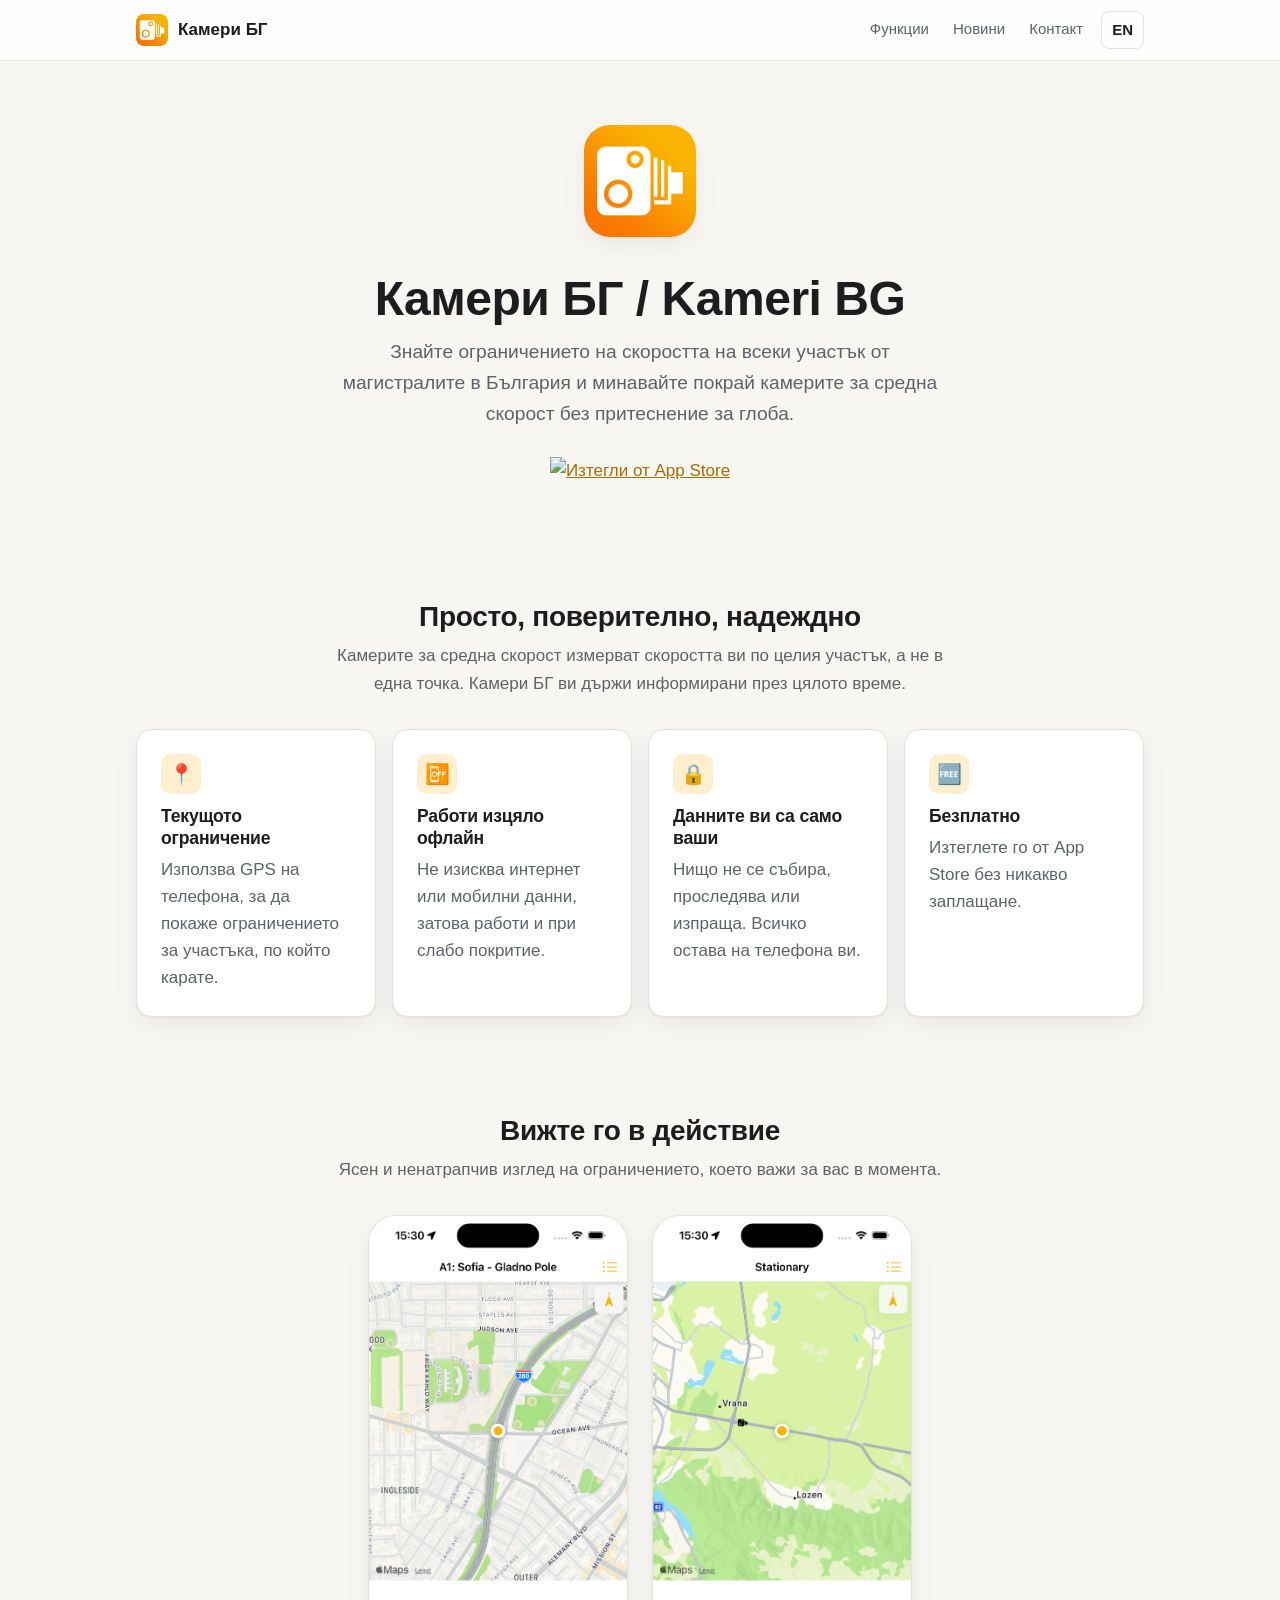
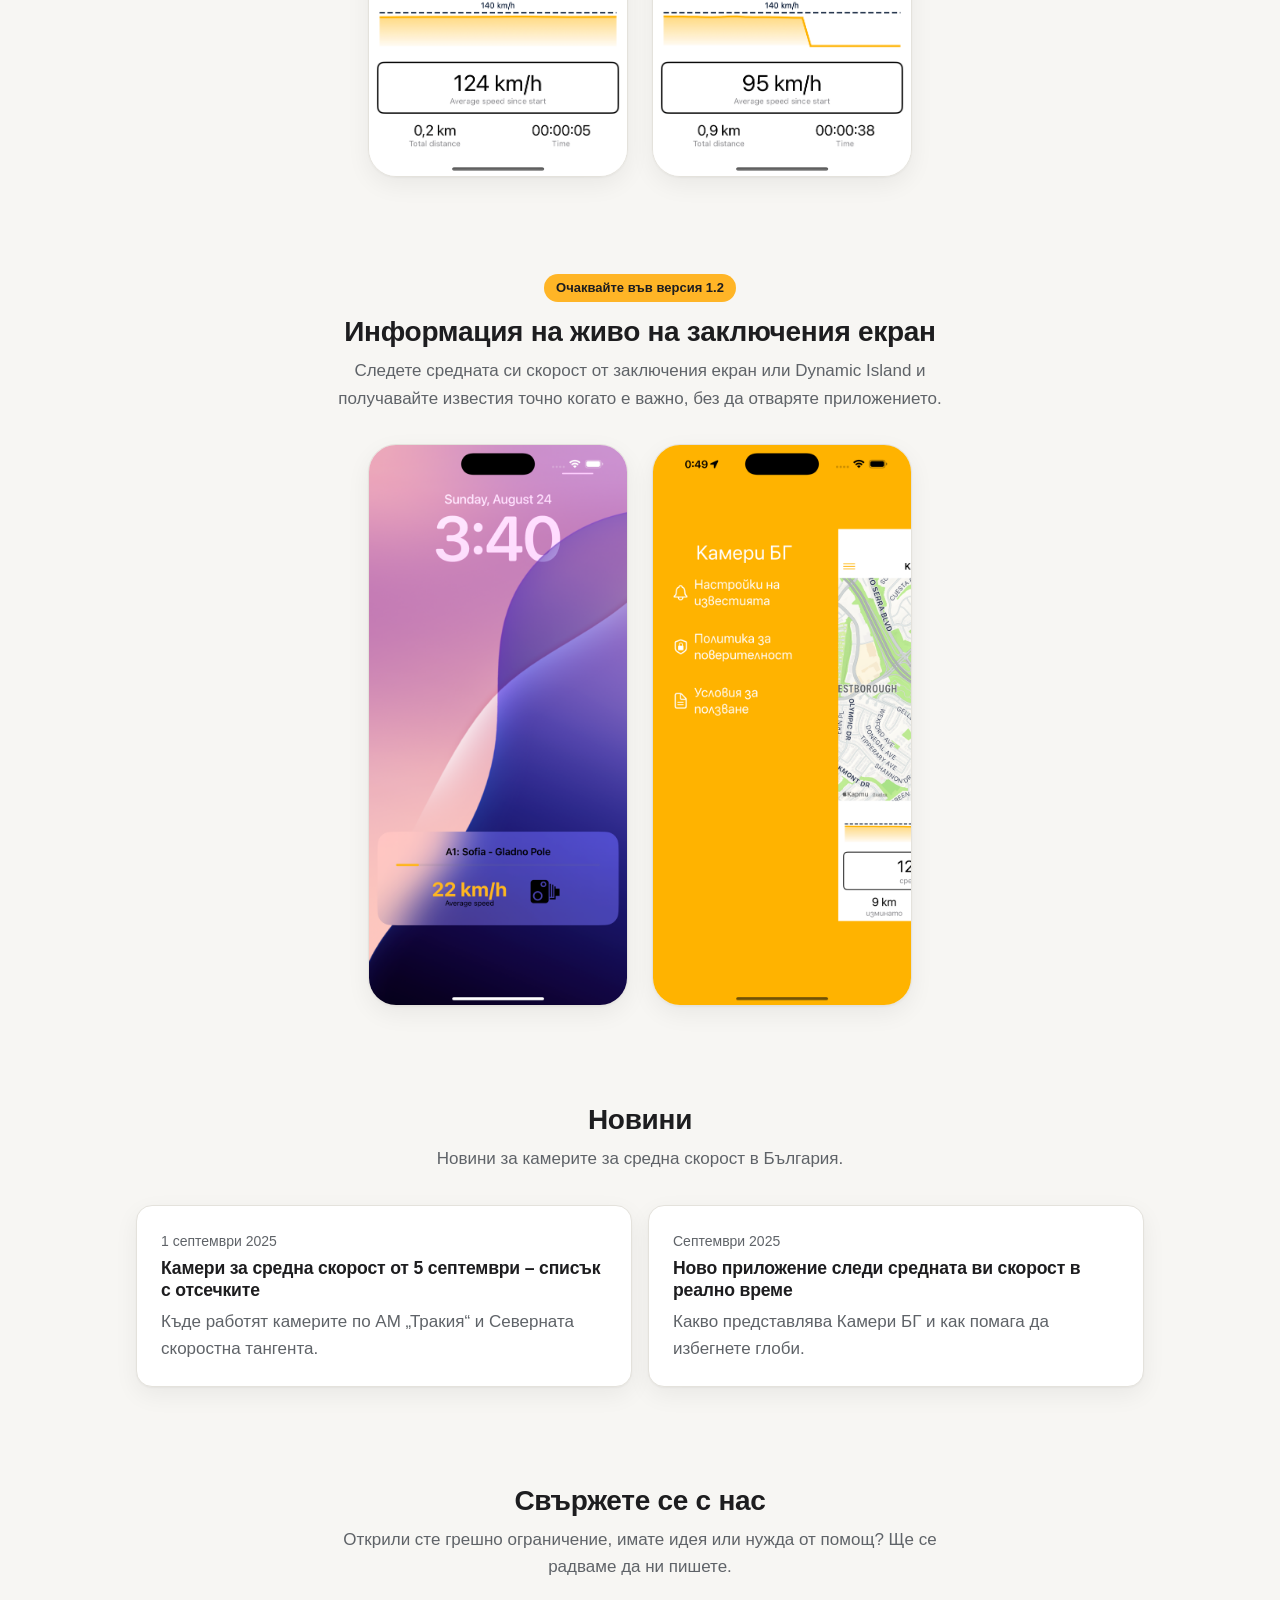
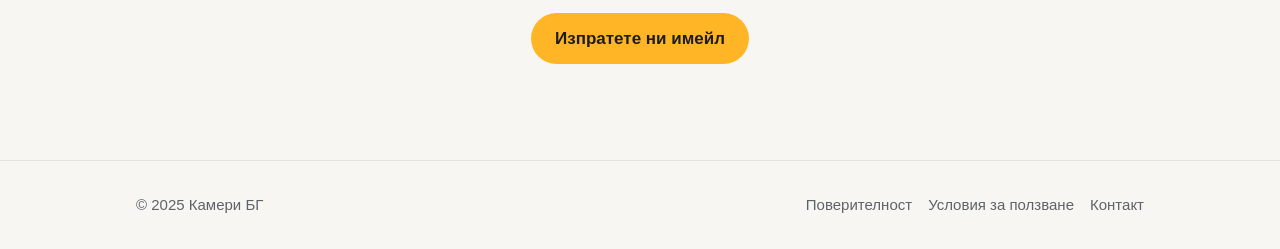
==== bg/index.html @ 57d5875a "Add Bulgarian translation of site pages Add bg/ versions of the home, privacy and terms pages with a" ====
<!DOCTYPE html>
<html lang="bg">
<head>
  <meta charset="UTF-8">
  <meta name="viewport" content="width=device-width, initial-scale=1">
  <title>Камери БГ – приложение за камерите за средна скорост в България</title>
  <meta name="description" content="Камери БГ е безплатно приложение за iPhone, което показва ограничението на скоростта по магистралите в България и помага да избегнете глоби от камерите за средна скорост. Работи изцяло офлайн.">
  <meta name="keywords" content="Камери БГ, Kameri BG, камери за средна скорост, ограничение на скоростта, приложение, България, Тракия, средна скорост">
  <meta name="author" content="riskoni">
  <meta name="theme-color" content="#ffb526">
  <link rel="alternate" hreflang="en" href="../index.html">
  <link rel="alternate" hreflang="bg" href="index.html">
  <link rel="icon" href="../icon.png">
  <link rel="apple-touch-icon" href="../icon.png">
  <link rel="stylesheet" href="../style.css">
</head>
<body>

  <header class="site-header">
    <div class="container">
      <a class="brand" href="index.html"><img src="../icon.png" alt="">Камери БГ</a>
      <nav class="site-nav">
        <a class="optional" href="#features">Функции</a>
        <a href="#news">Новини</a>
        <a class="optional" href="#contact">Контакт</a>
        <a class="lang-switch" href="../index.html" hreflang="en" lang="en">EN</a>
      </nav>
    </div>
  </header>

  <main>
    <section class="hero">
      <div class="container">
        <img class="hero-icon" src="../icon.png" alt="Иконка на приложението Камери БГ">
        <h1>Камери БГ <span lang="en">/ Kameri BG</span></h1>
        <p class="tagline">Знайте ограничението на скоростта на всеки участък от магистралите в България и минавайте покрай камерите за средна скорост без притеснение за глоба.</p>
        <a class="store-badge" href="https://apps.apple.com/app/6751439569" target="_blank" rel="noopener noreferrer">
          <img src="https://developer.apple.com/assets/elements/badges/download-on-the-app-store.svg" alt="Изтегли от App Store">
        </a>
      </div>
    </section>

    <section id="features" class="section">
      <div class="container">
        <h2 class="section-title">Просто, поверително, надеждно</h2>
        <p class="section-lead">Камерите за средна скорост измерват скоростта ви по целия участък, а не в една точка. Камери БГ ви държи информирани през цялото време.</p>
        <div class="features">
          <div class="card">
            <span class="icon" aria-hidden="true">📍</span>
            <h3>Текущото ограничение</h3>
            <p>Използва GPS на телефона, за да покаже ограничението за участъка, по който карате.</p>
          </div>
          <div class="card">
            <span class="icon" aria-hidden="true">📴</span>
            <h3>Работи изцяло офлайн</h3>
            <p>Не изисква интернет или мобилни данни, затова работи и при слабо покритие.</p>
          </div>
          <div class="card">
            <span class="icon" aria-hidden="true">🔒</span>
            <h3>Данните ви са само ваши</h3>
            <p>Нищо не се събира, проследява или изпраща. Всичко остава на телефона ви.</p>
          </div>
          <div class="card">
            <span class="icon" aria-hidden="true">🆓</span>
            <h3>Безплатно</h3>
            <p>Изтеглете го от App Store без никакво заплащане.</p>
          </div>
        </div>
      </div>
    </section>

    <section class="section">
      <div class="container">
        <h2 class="section-title">Вижте го в действие</h2>
        <p class="section-lead">Ясен и ненатрапчив изглед на ограничението, което важи за вас в момента.</p>
        <div class="gallery">
          <img src="../screenshot1.png" alt="Камери БГ показва текущия участък" width="589" height="1278" loading="lazy">
          <img src="../screenshot2.png" alt="Подробности за участъка в Камери БГ" width="589" height="1278" loading="lazy">
        </div>
      </div>
    </section>

    <section class="section">
      <div class="container center">
        <span class="badge">Очаквайте във версия 1.2</span>
        <h2 class="section-title">Информация на живо на заключения екран</h2>
        <p class="section-lead">Следете средната си скорост от заключения екран или Dynamic Island и получавайте известия точно когато е важно, без да отваряте приложението.</p>
        <div class="gallery">
          <img src="../screenshot3.png" alt="Известие за средната скорост на заключения екран" width="660" height="1434" loading="lazy">
          <img src="../screenshot4.png" alt="Меню с настройки в Камери БГ" width="660" height="1434" loading="lazy">
        </div>
      </div>
    </section>

    <section id="news" class="section">
      <div class="container">
        <h2 class="section-title">Новини</h2>
        <p class="section-lead">Новини за камерите за средна скорост в България.</p>
        <div class="news-list">
          <a class="card" href="../news/kameri-ot-5-septemvri.html">
            <time datetime="2025-09-01">1 септември 2025</time>
            <h3>Камери за средна скорост от 5 септември – списък с отсечките</h3>
            <p>Къде работят камерите по АМ „Тракия“ и Северната скоростна тангента.</p>
          </a>
          <a class="card" href="../news/novo-prilojenie-sledi-sredna-skorost.html">
            <time datetime="2025-09">Септември 2025</time>
            <h3>Ново приложение следи средната ви скорост в реално време</h3>
            <p>Какво представлява Камери БГ и как помага да избегнете глоби.</p>
          </a>
        </div>
      </div>
    </section>

    <section id="contact" class="section">
      <div class="container center">
        <h2 class="section-title">Свържете се с нас</h2>
        <p class="section-lead">Открили сте грешно ограничение, имате идея или нужда от помощ? Ще се радваме да ни пишете.</p>
        <a class="button" href="mailto:prostyle.app.feed@gmail.com">Изпратете ни имейл</a>
      </div>
    </section>
  </main>

  <footer class="site-footer">
    <div class="container">
      <span>© 2025 Камери БГ</span>
      <nav>
        <a href="privacy.html">Поверителност</a>
        <a href="terms.html">Условия за ползване</a>
        <a href="mailto:prostyle.app.feed@gmail.com">Контакт</a>
      </nav>
    </div>
  </footer>

</body>
</html>
---- style.css ----
:root {
  --bg: #f7f6f3;
  --surface: #ffffff;
  --text: #1d1d1f;
  --muted: #5f6368;
  --border: #e4e2dc;
  --accent: #ffb526;
  --accent-strong: #e09a00;
  --accent-text: #1d1d1f;
  --link: #a86f00;
  --shadow: 0 1px 2px rgba(0, 0, 0, 0.04), 0 8px 24px rgba(0, 0, 0, 0.06);
  --radius: 16px;
}

@media (prefers-color-scheme: dark) {
  :root {
    --bg: #121212;
    --surface: #1c1c1e;
    --text: #f2f2f2;
    --muted: #a1a1a6;
    --border: #2e2e30;
    --link: #ffc64d;
    --shadow: 0 1px 2px rgba(0, 0, 0, 0.4), 0 8px 24px rgba(0, 0, 0, 0.3);
  }
}

* {
  box-sizing: border-box;
}

html {
  -webkit-text-size-adjust: 100%;
}

body {
  margin: 0;
  font-family: -apple-system, BlinkMacSystemFont, "Segoe UI", Roboto, "Helvetica Neue", Arial, sans-serif;
  font-size: 17px;
  line-height: 1.6;
  color: var(--text);
  background: var(--bg);
}

img {
  max-width: 100%;
  height: auto;
}

a {
  color: var(--link);
}

h1, h2, h3 {
  line-height: 1.25;
  letter-spacing: -0.01em;
}

.container {
  max-width: 1040px;
  margin: 0 auto;
  padding: 0 16px;
}

.narrow {
  max-width: 760px;
}

/* Site header */
.site-header {
  position: sticky;
  top: 0;
  z-index: 10;
  background: color-mix(in srgb, var(--surface) 88%, transparent);
  backdrop-filter: saturate(180%) blur(12px);
  -webkit-backdrop-filter: saturate(180%) blur(12px);
  border-bottom: 1px solid var(--border);
}

.site-header .container {
  display: flex;
  align-items: center;
  justify-content: space-between;
  gap: 16px;
  height: 60px;
}

.brand {
  display: flex;
  align-items: center;
  gap: 10px;
  font-weight: 700;
  color: var(--text);
  text-decoration: none;
}

.brand img {
  width: 32px;
  height: 32px;
  border-radius: 8px;
}

.site-nav {
  display: flex;
  gap: 4px;
}

.site-nav a {
  padding: 6px 10px;
  border-radius: 8px;
  color: var(--muted);
  text-decoration: none;
  font-size: 15px;
}

.site-nav a:hover {
  color: var(--text);
  background: var(--bg);
}

/* Hero */
.hero {
  padding: 64px 0 40px;
  text-align: center;
}

.hero-icon {
  width: 112px;
  height: 112px;
  border-radius: 26px;
  box-shadow: var(--shadow);
}

.hero h1 {
  margin: 24px 0 8px;
  font-size: clamp(2rem, 5vw, 3rem);
}

.hero .tagline {
  margin: 0 auto;
  max-width: 620px;
  font-size: 1.2rem;
  color: var(--muted);
}

.store-badge {
  display: inline-block;
  margin-top: 28px;
}

.store-badge img {
  height: 54px;
  display: block;
}

/* Sections */
.section {
  padding: 48px 0;
}

.section-title {
  margin: 0 0 8px;
  font-size: 1.75rem;
  text-align: center;
}

.section-lead {
  margin: 0 auto 32px;
  max-width: 620px;
  text-align: center;
  color: var(--muted);
}

.features {
  display: grid;
  grid-template-columns: repeat(auto-fit, minmax(220px, 1fr));
  gap: 16px;
}

.card {
  background: var(--surface);
  border: 1px solid var(--border);
  border-radius: var(--radius);
  padding: 24px;
  box-shadow: var(--shadow);
}

.card h3 {
  margin: 0 0 6px;
  font-size: 1.1rem;
}

.card p {
  margin: 0;
  color: var(--muted);
}

.card .icon {
  display: inline-grid;
  place-items: center;
  width: 40px;
  height: 40px;
  margin-bottom: 12px;
  border-radius: 10px;
  background: color-mix(in srgb, var(--accent) 22%, transparent);
  font-size: 20px;
}

.gallery {
  display: flex;
  justify-content: center;
  flex-wrap: wrap;
  gap: 24px;
}

.gallery img {
  width: 260px;
  border-radius: 28px;
  border: 1px solid var(--border);
  box-shadow: var(--shadow);
}

.badge {
  display: inline-block;
  margin-bottom: 12px;
  padding: 4px 12px;
  border-radius: 999px;
  background: var(--accent);
  color: var(--accent-text);
  font-size: 13px;
  font-weight: 600;
}

.center {
  text-align: center;
}

.news-list {
  display: grid;
  grid-template-columns: repeat(auto-fit, minmax(280px, 1fr));
  gap: 16px;
}

.news-list a.card {
  display: block;
  color: inherit;
  text-decoration: none;
  transition: transform 0.15s ease, border-color 0.15s ease;
}

.news-list a.card:hover {
  transform: translateY(-2px);
  border-color: var(--accent);
}

.news-list time {
  display: block;
  margin-bottom: 6px;
  font-size: 14px;
  color: var(--muted);
}

/* Buttons */
.button {
  display: inline-block;
  padding: 12px 24px;
  border-radius: 999px;
  background: var(--accent);
  color: var(--accent-text);
  font-weight: 600;
  text-decoration: none;
  transition: background 0.15s ease;
}

.button:hover {
  background: var(--accent-strong);
}

/* Long-form pages (articles, legal) */
.page {
  padding: 40px 0 24px;
}

.page-header {
  margin-bottom: 24px;
}

.page-header h1 {
  margin: 0 0 8px;
  font-size: clamp(1.75rem, 4.5vw, 2.5rem);
}

.meta {
  margin: 0;
  color: var(--muted);
  font-size: 15px;
}

.prose {
  background: var(--surface);
  border: 1px solid var(--border);
  border-radius: var(--radius);
  padding: clamp(20px, 5vw, 40px);
  box-shadow: var(--shadow);
}

.prose > :first-child {
  margin-top: 0;
}

.prose h2 {
  margin: 2em 0 0.5em;
  font-size: 1.35rem;
}

.prose h3 {
  margin: 1.5em 0 0.5em;
  font-size: 1.1rem;
}

.prose ul {
  padding-left: 1.25rem;
}

.prose li + li {
  margin-top: 4px;
}

.prose figure {
  margin: 24px 0;
}

.prose figure img {
  display: block;
  border-radius: 12px;
}

.prose figcaption {
  margin-top: 8px;
  font-size: 14px;
  color: var(--muted);
}

.segments {
  list-style: none;
  padding: 0 !important;
  border: 1px solid var(--border);
  border-radius: 12px;
  overflow: hidden;
}

.segments li {
  display: flex;
  justify-content: space-between;
  gap: 16px;
  margin: 0 !important;
  padding: 10px 16px;
}

.segments li:nth-child(odd) {
  background: var(--bg);
}

.segments .km {
  flex-shrink: 0;
  color: var(--muted);
  font-variant-numeric: tabular-nums;
}

.callout {
  margin-top: 32px;
  padding: 24px;
  border-radius: 12px;
  background: color-mix(in srgb, var(--accent) 16%, var(--surface));
  border: 1px solid color-mix(in srgb, var(--accent) 45%, var(--border));
}

.callout h2 {
  margin-top: 0;
}

.callout p:last-child {
  margin-bottom: 0;
}

/* Footer */
.site-footer {
  margin-top: 48px;
  padding: 32px 0;
  border-top: 1px solid var(--border);
  color: var(--muted);
  font-size: 15px;
}

.site-footer .container {
  display: flex;
  flex-wrap: wrap;
  justify-content: space-between;
  gap: 16px;
}

.site-footer nav {
  display: flex;
  flex-wrap: wrap;
  gap: 16px;
}

.site-footer a {
  color: var(--muted);
  text-decoration: none;
}

.site-footer a:hover {
  color: var(--text);
}

@media (max-width: 560px) {
  .site-nav a.optional {
    display: none;
  }

  .hero {
    padding-top: 40px;
  }

  .gallery img {
    width: 100%;
    max-width: 300px;
  }
}

.site-nav a.lang-switch {
  margin-left: 4px;
  border: 1px solid var(--border);
  color: var(--text);
  font-weight: 600;
}
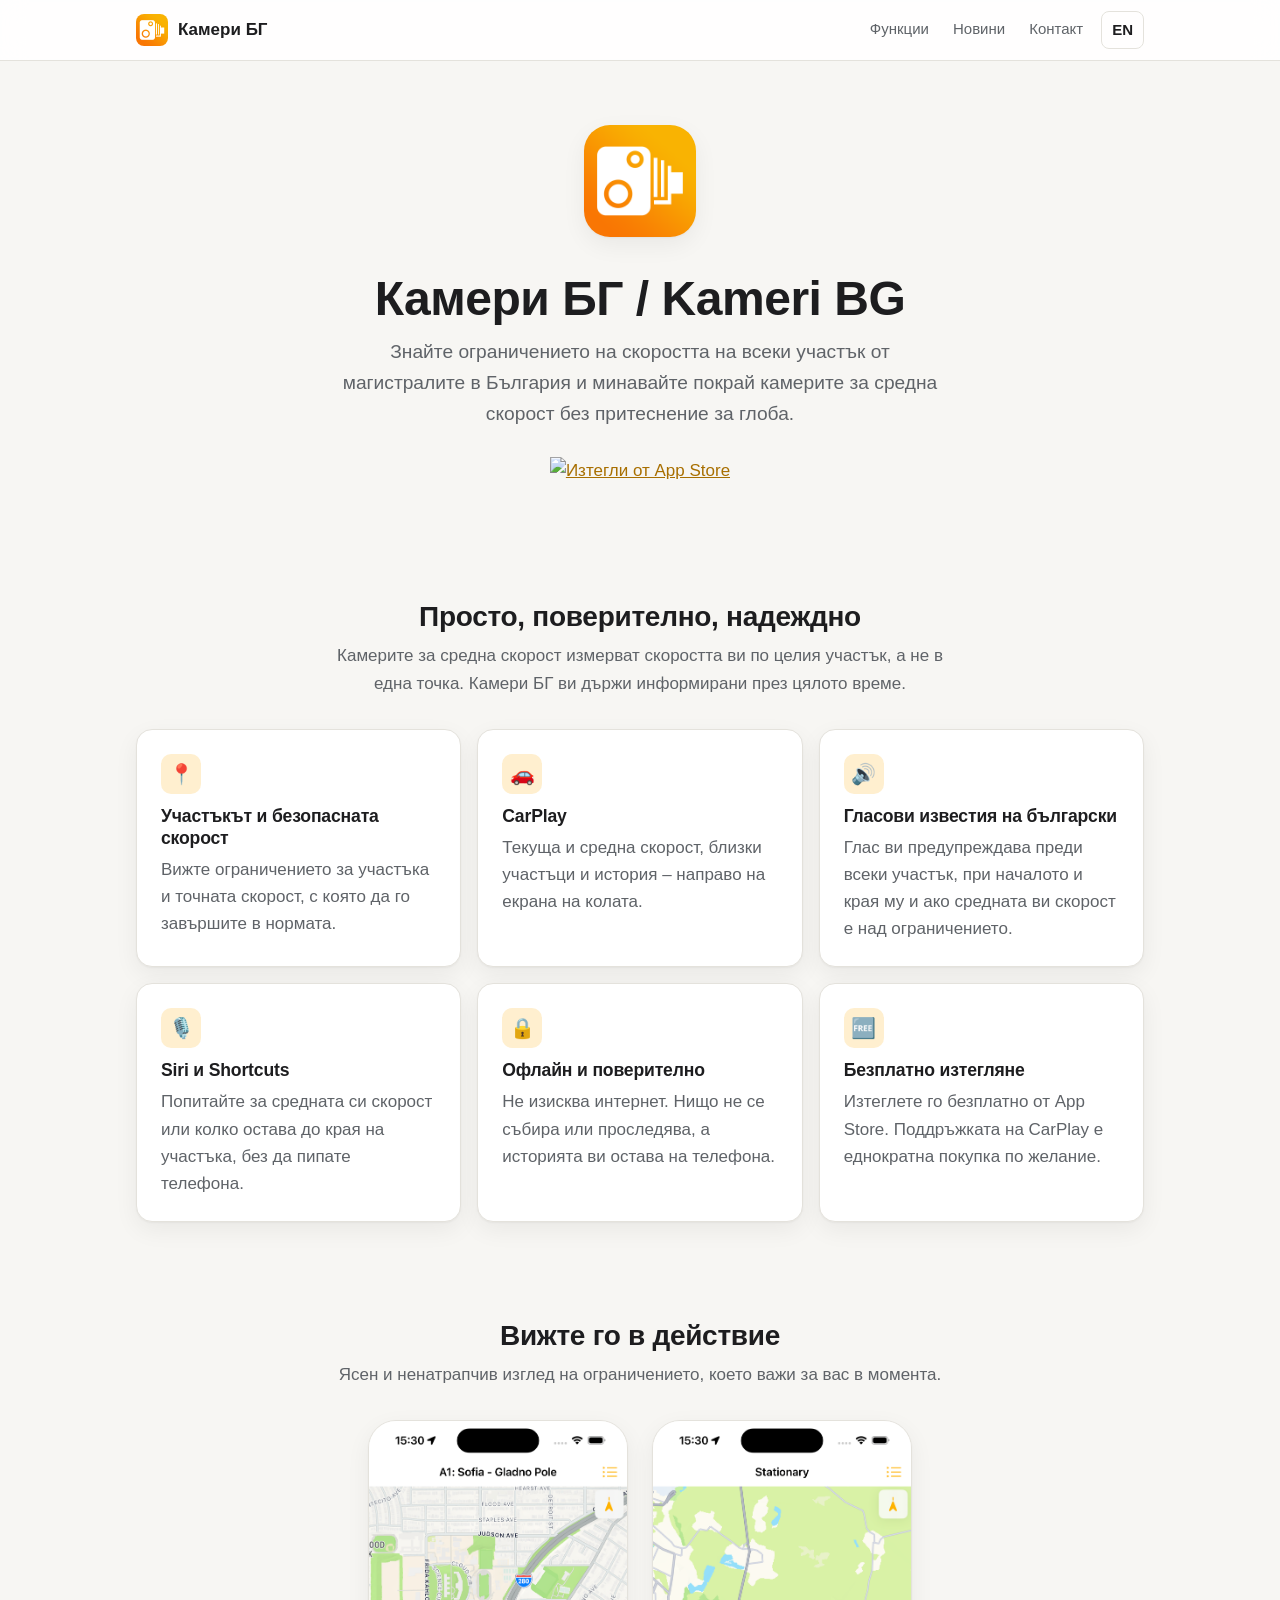
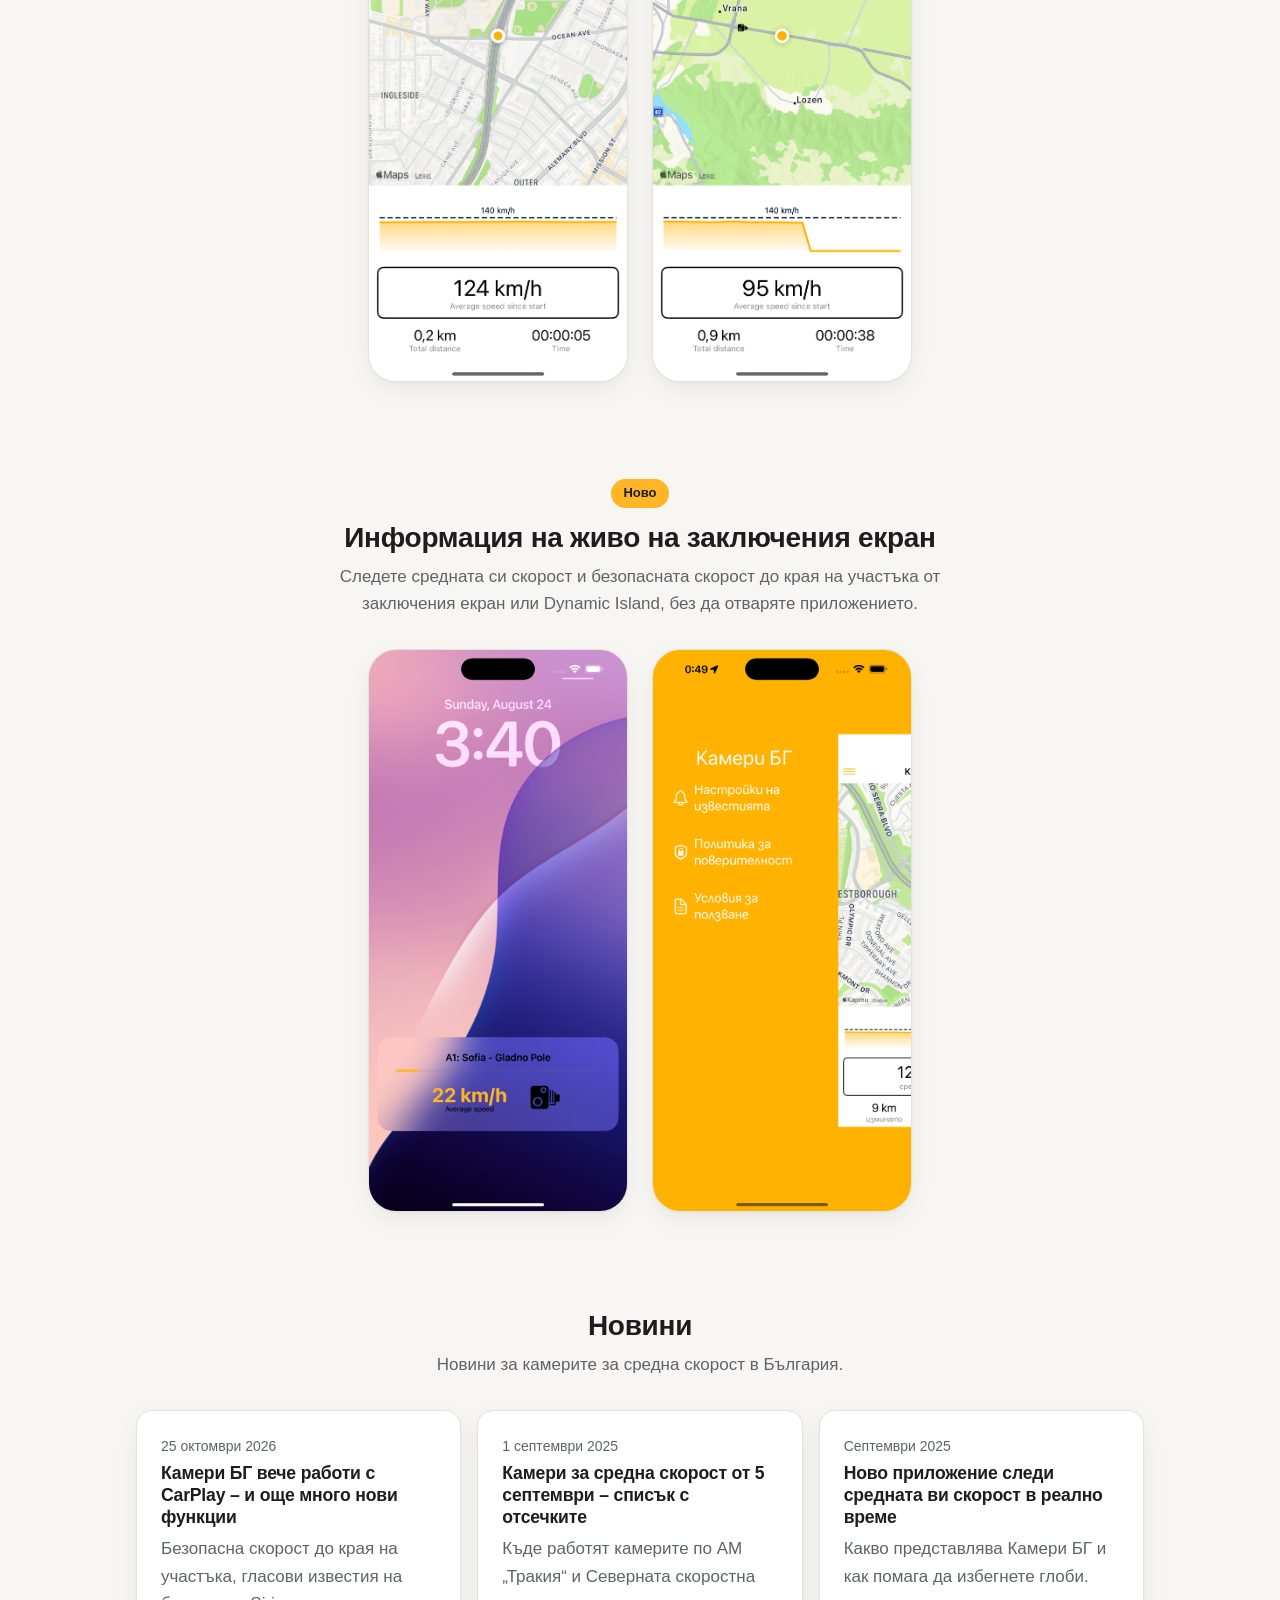
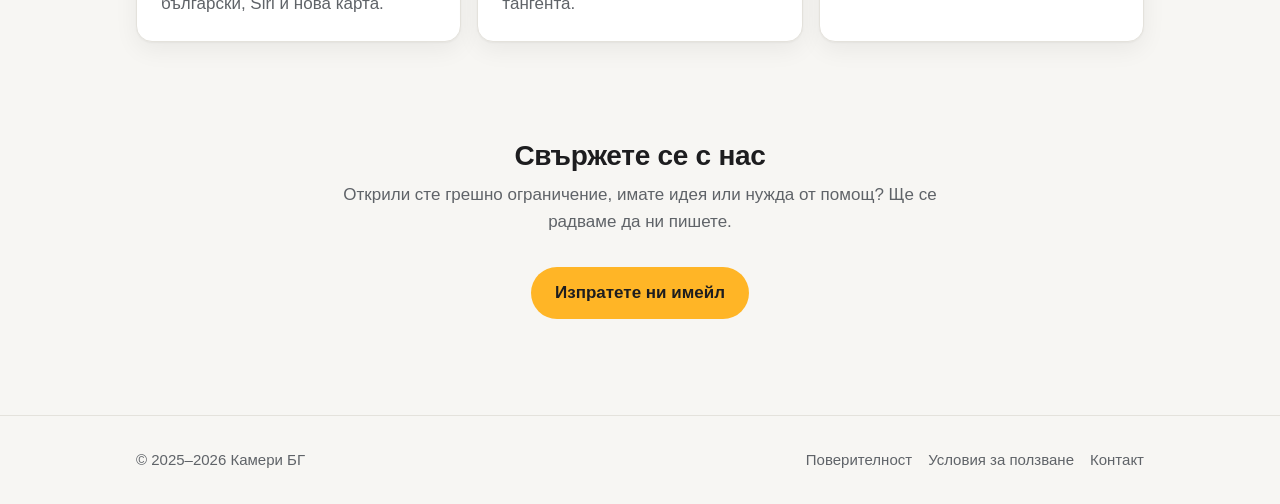
==== commit 2a296e87: "Add CarPlay release article and update site for new features Add the CarPlay/new features article in" ====
--- a/bg/index.html
+++ b/bg/index.html
@@ -47,23 +47,33 @@
         <div class="features">
           <div class="card">
             <span class="icon" aria-hidden="true">📍</span>
-            <h3>Текущото ограничение</h3>
-            <p>Използва GPS на телефона, за да покаже ограничението за участъка, по който карате.</p>
+            <h3>Участъкът и безопасната скорост</h3>
+            <p>Вижте ограничението за участъка и точната скорост, с която да го завършите в нормата.</p>
           </div>
           <div class="card">
-            <span class="icon" aria-hidden="true">📴</span>
-            <h3>Работи изцяло офлайн</h3>
-            <p>Не изисква интернет или мобилни данни, затова работи и при слабо покритие.</p>
+            <span class="icon" aria-hidden="true">🚗</span>
+            <h3>CarPlay</h3>
+            <p>Текуща и средна скорост, близки участъци и история – направо на екрана на колата.</p>
+          </div>
+          <div class="card">
+            <span class="icon" aria-hidden="true">🔊</span>
+            <h3>Гласови известия на български</h3>
+            <p>Глас ви предупреждава преди всеки участък, при началото и края му и ако средната ви скорост е над ограничението.</p>
+          </div>
+          <div class="card">
+            <span class="icon" aria-hidden="true">🎙️</span>
+            <h3>Siri и Shortcuts</h3>
+            <p>Попитайте за средната си скорост или колко остава до края на участъка, без да пипате телефона.</p>
           </div>
           <div class="card">
             <span class="icon" aria-hidden="true">🔒</span>
-            <h3>Данните ви са само ваши</h3>
-            <p>Нищо не се събира, проследява или изпраща. Всичко остава на телефона ви.</p>
+            <h3>Офлайн и поверително</h3>
+            <p>Не изисква интернет. Нищо не се събира или проследява, а историята ви остава на телефона.</p>
           </div>
           <div class="card">
             <span class="icon" aria-hidden="true">🆓</span>
-            <h3>Безплатно</h3>
-            <p>Изтеглете го от App Store без никакво заплащане.</p>
+            <h3>Безплатно изтегляне</h3>
+            <p>Изтеглете го безплатно от App Store. Поддръжката на CarPlay е еднократна покупка по желание.</p>
           </div>
         </div>
       </div>
@@ -82,9 +92,9 @@
 
     <section class="section">
       <div class="container center">
-        <span class="badge">Очаквайте във версия 1.2</span>
+        <span class="badge">Ново</span>
         <h2 class="section-title">Информация на живо на заключения екран</h2>
-        <p class="section-lead">Следете средната си скорост от заключения екран или Dynamic Island и получавайте известия точно когато е важно, без да отваряте приложението.</p>
+        <p class="section-lead">Следете средната си скорост и безопасната скорост до края на участъка от заключения екран или Dynamic Island, без да отваряте приложението.</p>
         <div class="gallery">
           <img src="../screenshot3.png" alt="Известие за средната скорост на заключения екран" width="660" height="1434" loading="lazy">
           <img src="../screenshot4.png" alt="Меню с настройки в Камери БГ" width="660" height="1434" loading="lazy">
@@ -97,6 +107,11 @@
         <h2 class="section-title">Новини</h2>
         <p class="section-lead">Новини за камерите за средна скорост в България.</p>
         <div class="news-list">
+          <a class="card" href="../news/carplay-i-novi-funkcii.html">
+            <time datetime="2026-10-25">25 октомври 2026</time>
+            <h3>Камери БГ вече работи с CarPlay – и още много нови функции</h3>
+            <p>Безопасна скорост до края на участъка, гласови известия на български, Siri и нова карта.</p>
+          </a>
           <a class="card" href="../news/kameri-ot-5-septemvri.html">
             <time datetime="2025-09-01">1 септември 2025</time>
             <h3>Камери за средна скорост от 5 септември – списък с отсечките</h3>
@@ -122,7 +137,7 @@
 
   <footer class="site-footer">
     <div class="container">
-      <span>© 2025 Камери БГ</span>
+      <span>© 2025–2026 Камери БГ</span>
       <nav>
         <a href="privacy.html">Поверителност</a>
         <a href="terms.html">Условия за ползване</a>
--- a/style.css
+++ b/style.css
@@ -157,6 +157,10 @@
   padding: 48px 0;
 }
 
+section[id] {
+  scroll-margin-top: 60px;
+}
+
 .section-title {
   margin: 0 0 8px;
   font-size: 1.75rem;
@@ -172,7 +176,7 @@
 
 .features {
   display: grid;
-  grid-template-columns: repeat(auto-fit, minmax(220px, 1fr));
+  grid-template-columns: repeat(auto-fit, minmax(260px, 1fr));
   gap: 16px;
 }
 
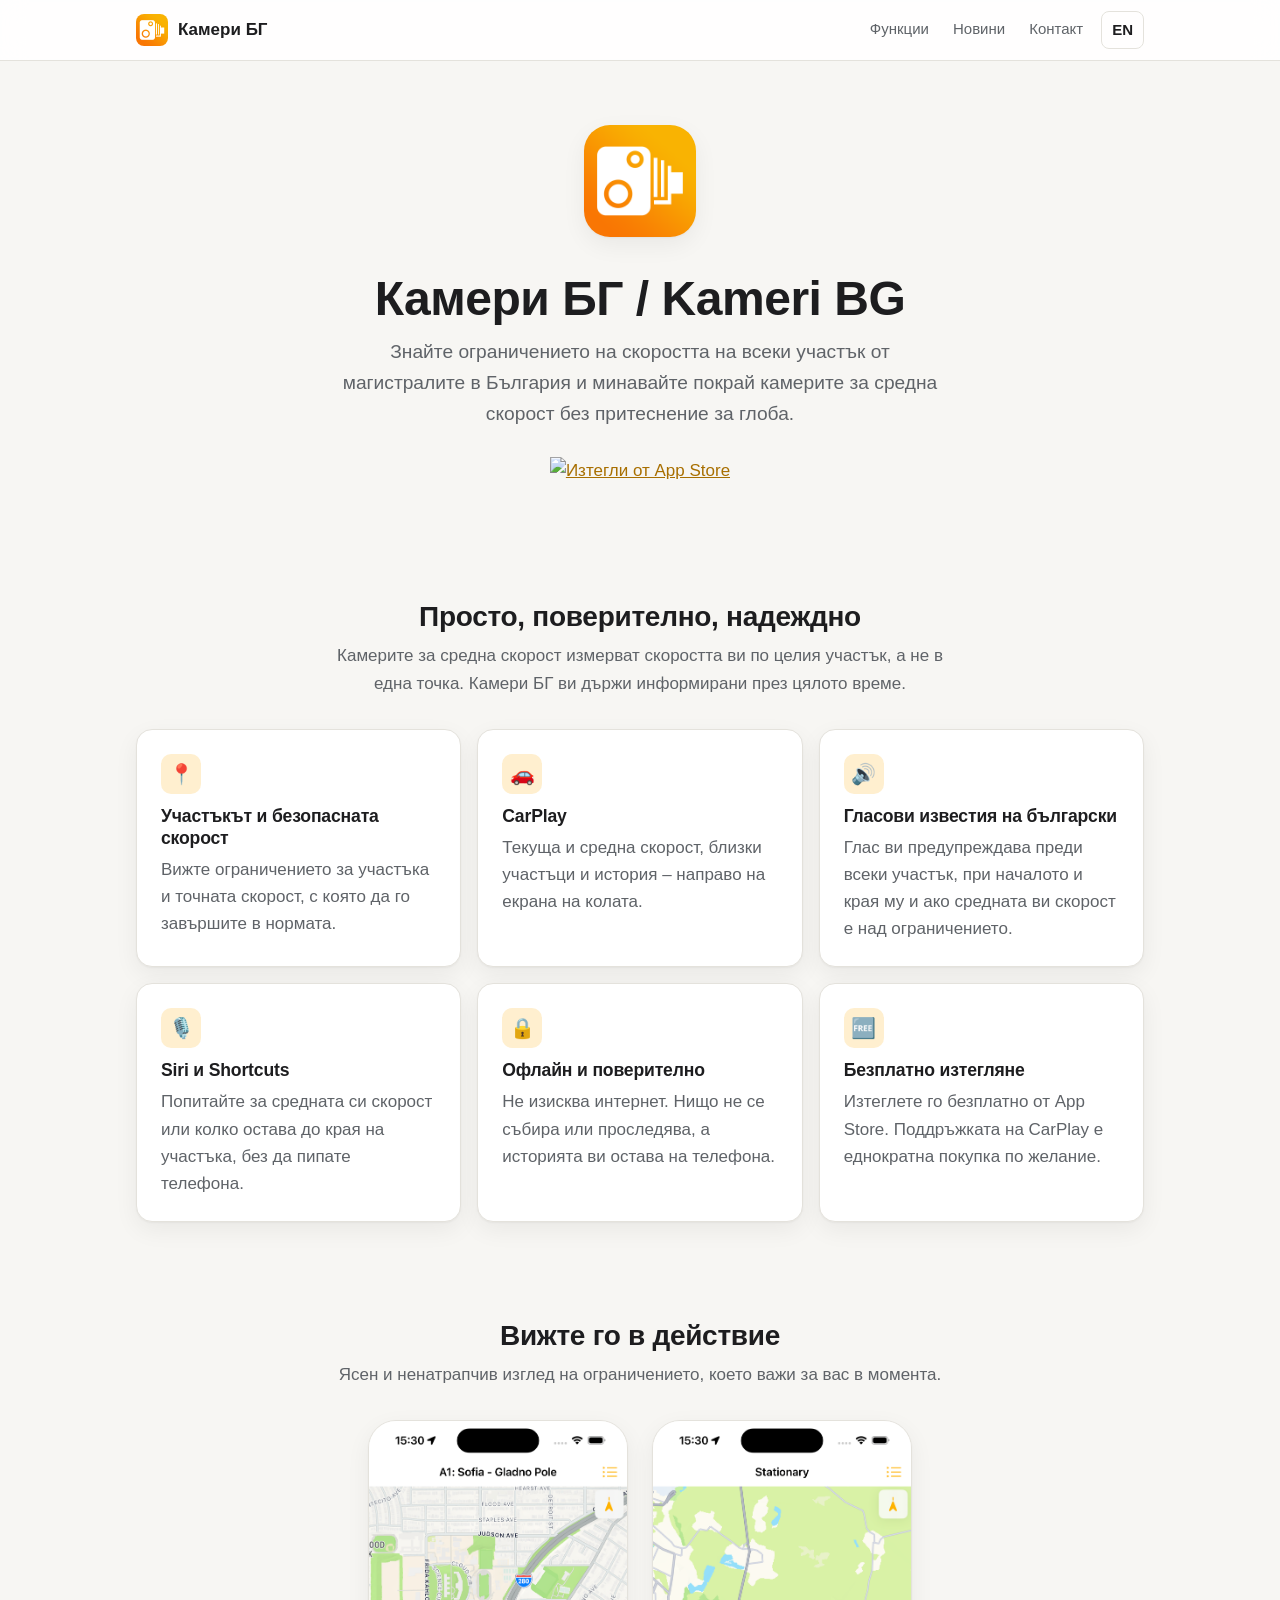
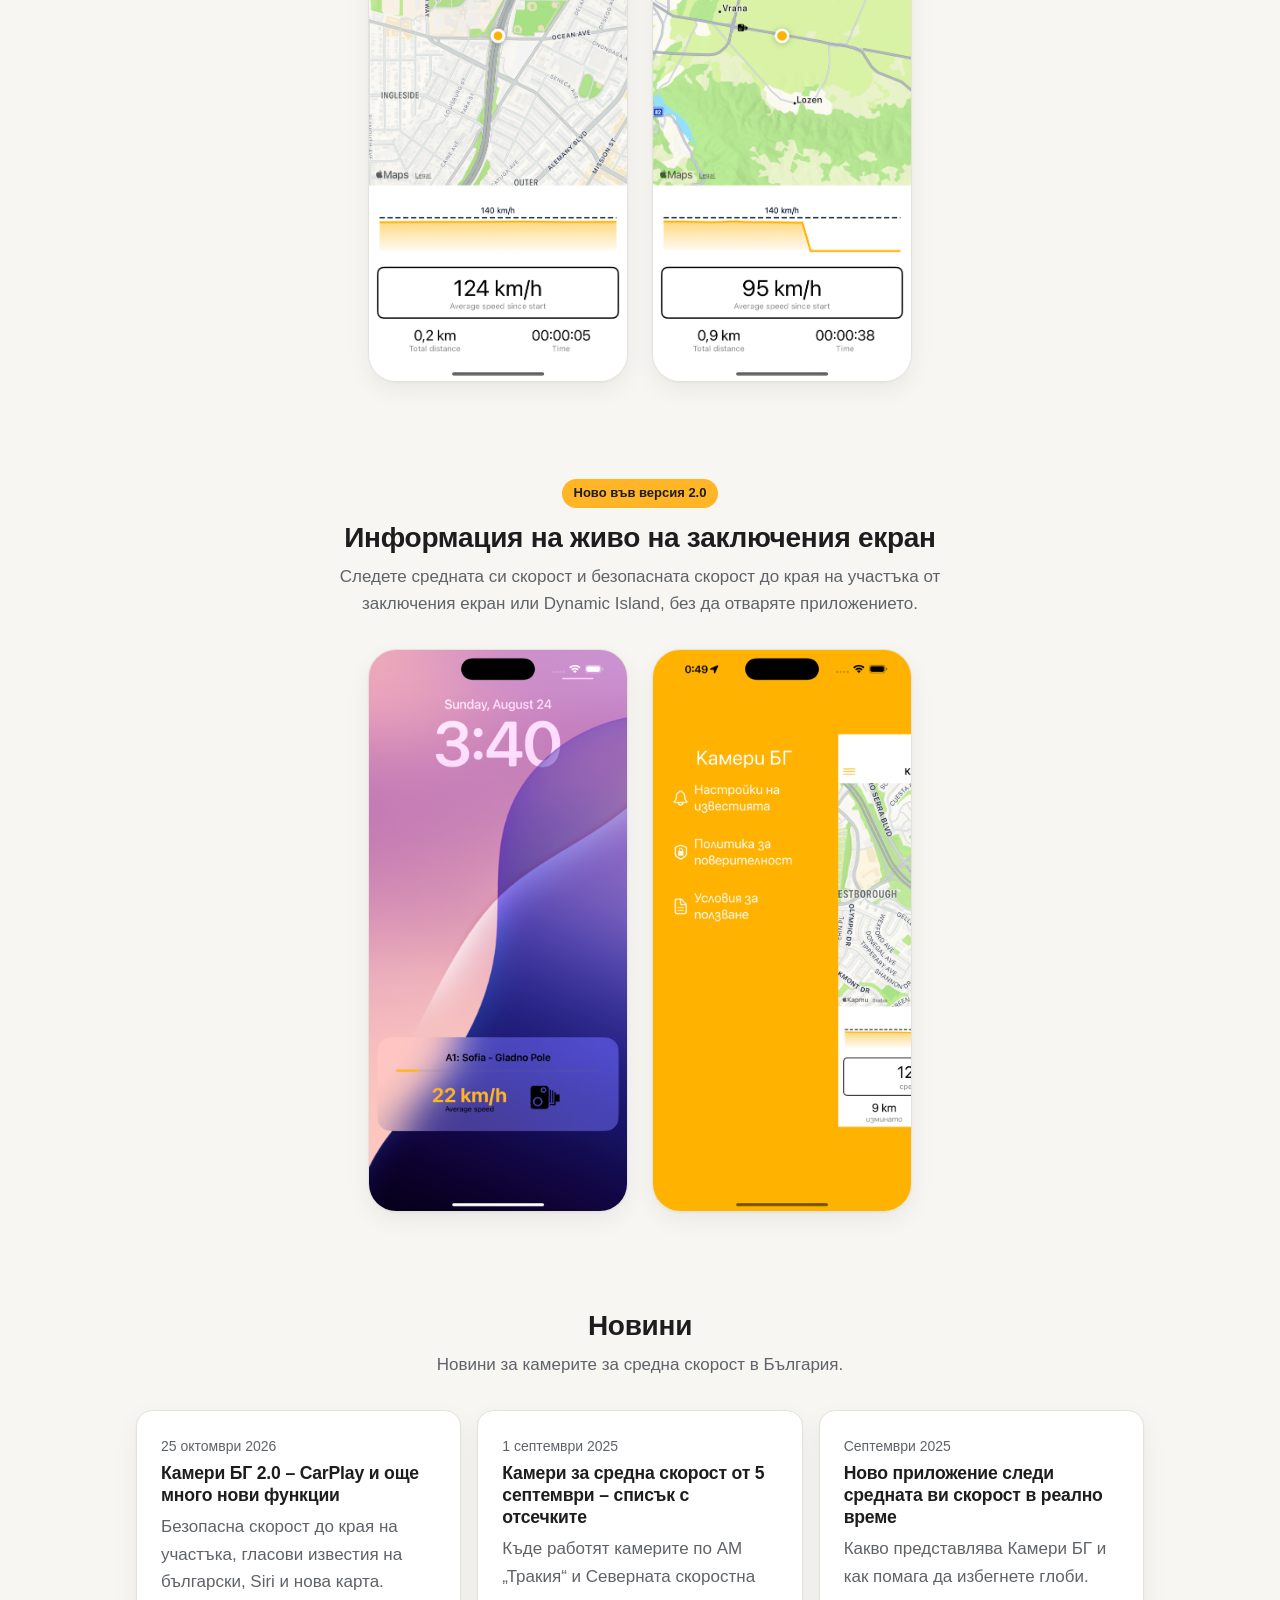
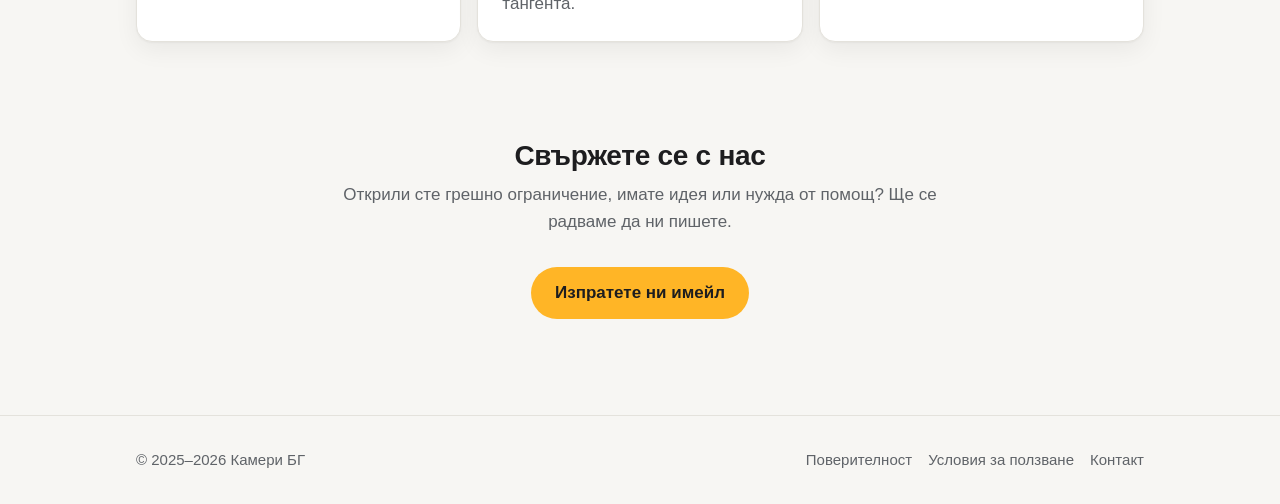
==== commit ff8b8b60: "Prepare 2.0 release: version in news, link previews, sitemap, 404 Remove a private PDF and leftover " ====
--- a/bg/index.html
+++ b/bg/index.html
@@ -8,8 +8,17 @@
   <meta name="keywords" content="Камери БГ, Kameri BG, камери за средна скорост, ограничение на скоростта, приложение, България, Тракия, средна скорост">
   <meta name="author" content="riskoni">
   <meta name="theme-color" content="#ffb526">
-  <link rel="alternate" hreflang="en" href="../index.html">
-  <link rel="alternate" hreflang="bg" href="index.html">
+  <link rel="canonical" href="https://riskoni.github.io/KameriBG/bg/">
+  <meta property="og:site_name" content="Камери БГ">
+  <meta property="og:locale" content="bg_BG">
+  <meta property="og:type" content="website">
+  <meta property="og:title" content="Камери БГ – приложение за камерите за средна скорост в България">
+  <meta property="og:description" content="Камери БГ е безплатно приложение за iPhone, което показва ограничението на скоростта по магистралите в България и помага да избегнете глоби от камерите за средна скорост. Работи изцяло офлайн.">
+  <meta property="og:url" content="https://riskoni.github.io/KameriBG/bg/">
+  <meta property="og:image" content="https://riskoni.github.io/KameriBG/icon.png">
+  <meta name="twitter:card" content="summary">
+  <link rel="alternate" hreflang="en" href="https://riskoni.github.io/KameriBG/">
+  <link rel="alternate" hreflang="bg" href="https://riskoni.github.io/KameriBG/bg/">
   <link rel="icon" href="../icon.png">
   <link rel="apple-touch-icon" href="../icon.png">
   <link rel="stylesheet" href="../style.css">
@@ -92,7 +101,7 @@
 
     <section class="section">
       <div class="container center">
-        <span class="badge">Ново</span>
+        <span class="badge">Ново във версия 2.0</span>
         <h2 class="section-title">Информация на живо на заключения екран</h2>
         <p class="section-lead">Следете средната си скорост и безопасната скорост до края на участъка от заключения екран или Dynamic Island, без да отваряте приложението.</p>
         <div class="gallery">
@@ -109,7 +118,7 @@
         <div class="news-list">
           <a class="card" href="../news/carplay-i-novi-funkcii.html">
             <time datetime="2026-10-25">25 октомври 2026</time>
-            <h3>Камери БГ вече работи с CarPlay – и още много нови функции</h3>
+            <h3>Камери БГ 2.0 – CarPlay и още много нови функции</h3>
             <p>Безопасна скорост до края на участъка, гласови известия на български, Siri и нова карта.</p>
           </a>
           <a class="card" href="../news/kameri-ot-5-septemvri.html">
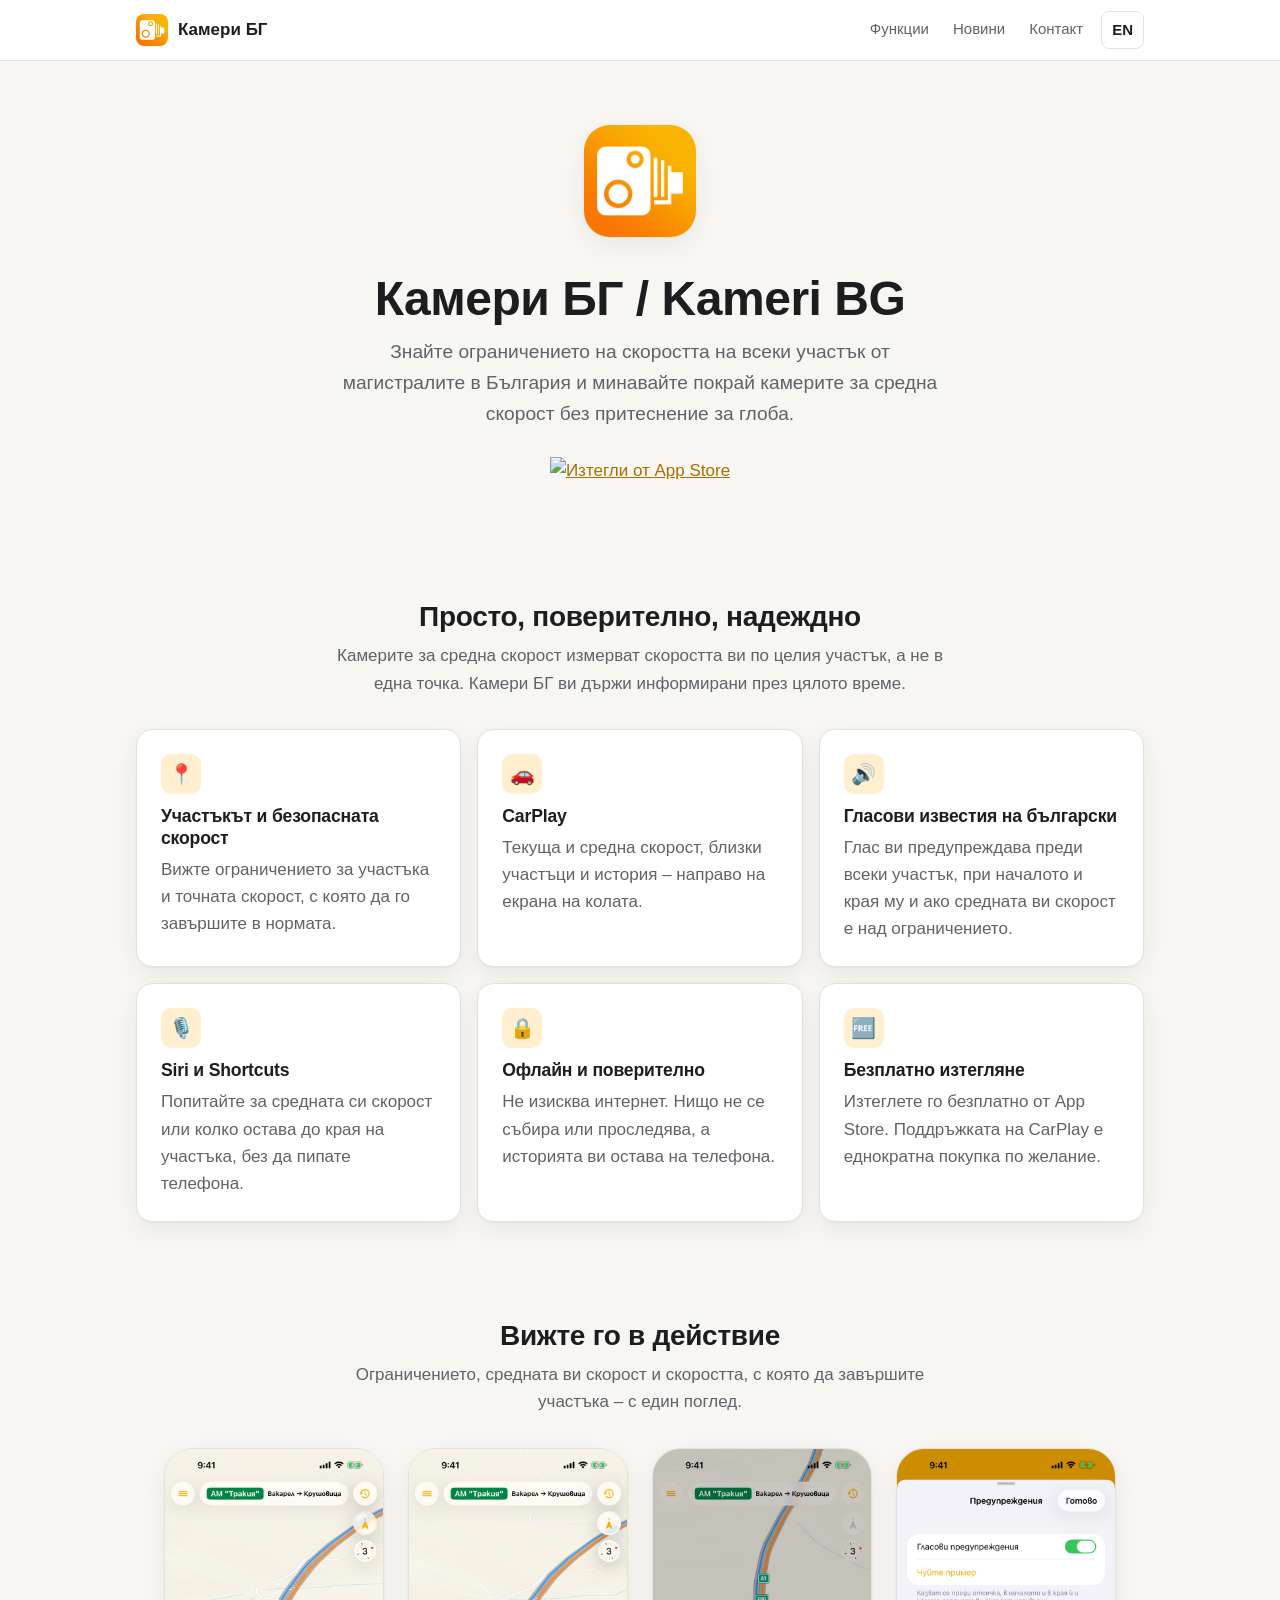
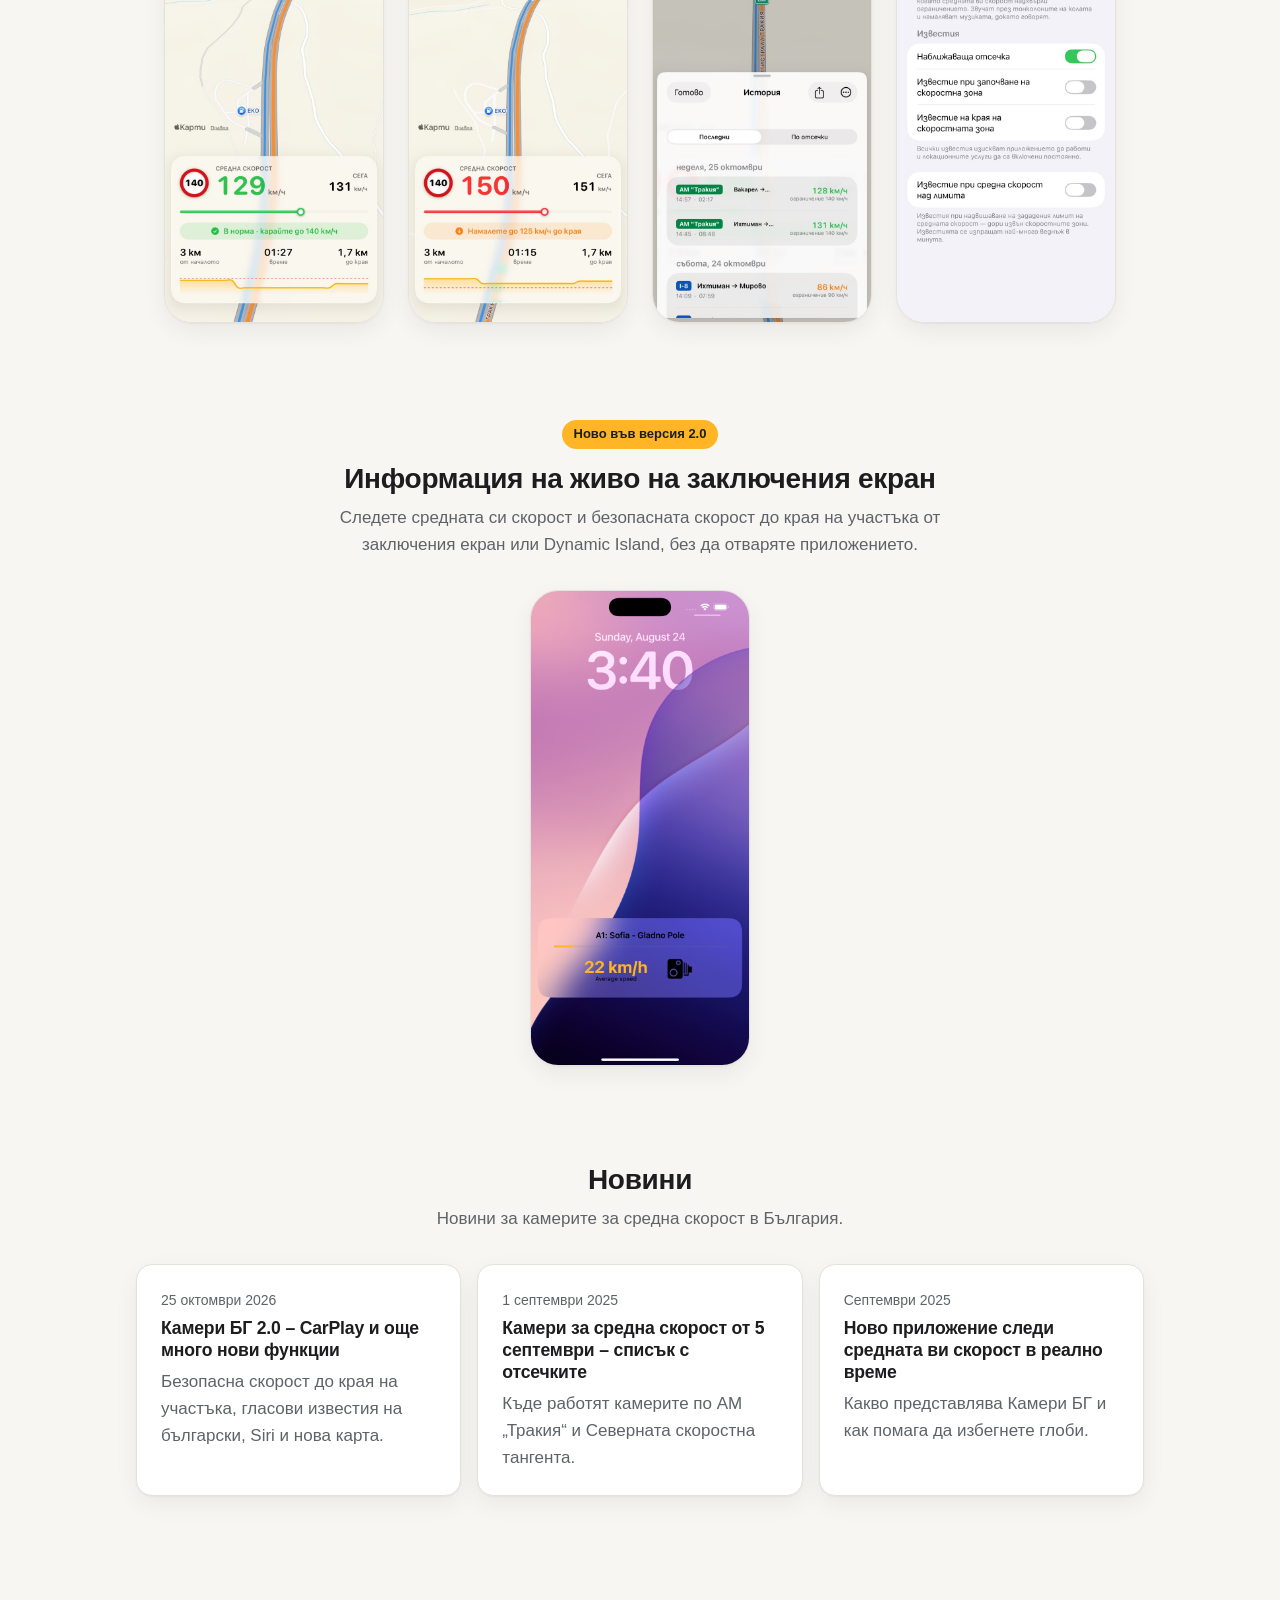
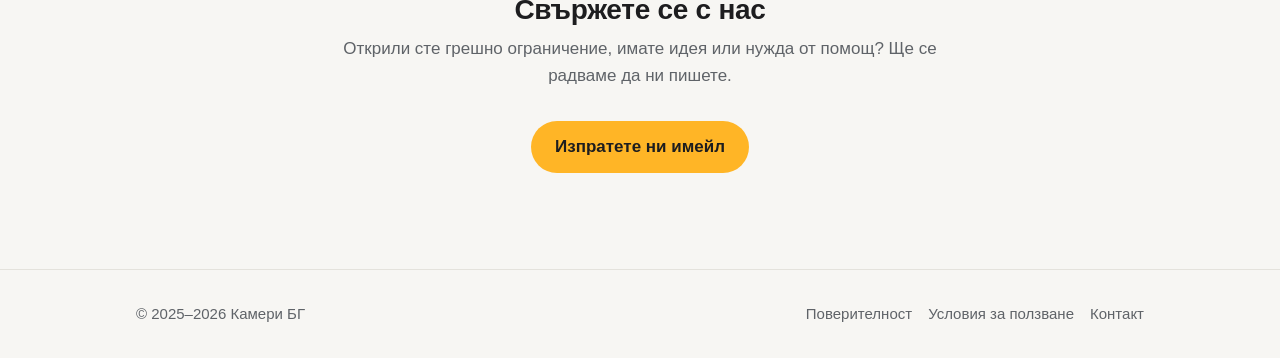
==== commit 7b983bbb: "Use 2.0 screenshots on the site Add resized English and Bulgarian screenshots of the new design to t" ====
--- a/bg/index.html
+++ b/bg/index.html
@@ -91,10 +91,12 @@
     <section class="section">
       <div class="container">
         <h2 class="section-title">Вижте го в действие</h2>
-        <p class="section-lead">Ясен и ненатрапчив изглед на ограничението, което важи за вас в момента.</p>
+        <p class="section-lead">Ограничението, средната ви скорост и скоростта, с която да завършите участъка – с един поглед.</p>
         <div class="gallery">
-          <img src="../screenshot1.png" alt="Камери БГ показва текущия участък" width="589" height="1278" loading="lazy">
-          <img src="../screenshot2.png" alt="Подробности за участъка в Камери БГ" width="589" height="1278" loading="lazy">
+          <img src="../screenshots/bg/drive.jpg" alt="Главен екран с участъка, средната скорост и съобщение „В норма“" width="660" height="1434" loading="lazy">
+          <img src="../screenshots/bg/slow-down.jpg" alt="Камери БГ съветва да намалите до 125 км/ч до края на участъка" width="660" height="1434" loading="lazy">
+          <img src="../screenshots/bg/history.jpg" alt="История на пътуванията, групирана по дни" width="660" height="1434" loading="lazy">
+          <img src="../screenshots/bg/alerts.jpg" alt="Настройки на гласовите известия и уведомленията" width="660" height="1434" loading="lazy">
         </div>
       </div>
     </section>
@@ -106,7 +108,6 @@
         <p class="section-lead">Следете средната си скорост и безопасната скорост до края на участъка от заключения екран или Dynamic Island, без да отваряте приложението.</p>
         <div class="gallery">
           <img src="../screenshot3.png" alt="Известие за средната скорост на заключения екран" width="660" height="1434" loading="lazy">
-          <img src="../screenshot4.png" alt="Меню с настройки в Камери БГ" width="660" height="1434" loading="lazy">
         </div>
       </div>
     </section>
--- a/style.css
+++ b/style.css
@@ -217,7 +217,7 @@
 }
 
 .gallery img {
-  width: 260px;
+  width: 220px;
   border-radius: 28px;
   border: 1px solid var(--border);
   box-shadow: var(--shadow);
@@ -438,3 +438,14 @@
   color: var(--text);
   font-weight: 600;
 }
+
+.prose figure.phone {
+  text-align: center;
+}
+
+.prose figure.phone img {
+  display: inline-block;
+  width: 280px;
+  border-radius: 28px;
+  border: 1px solid var(--border);
+}
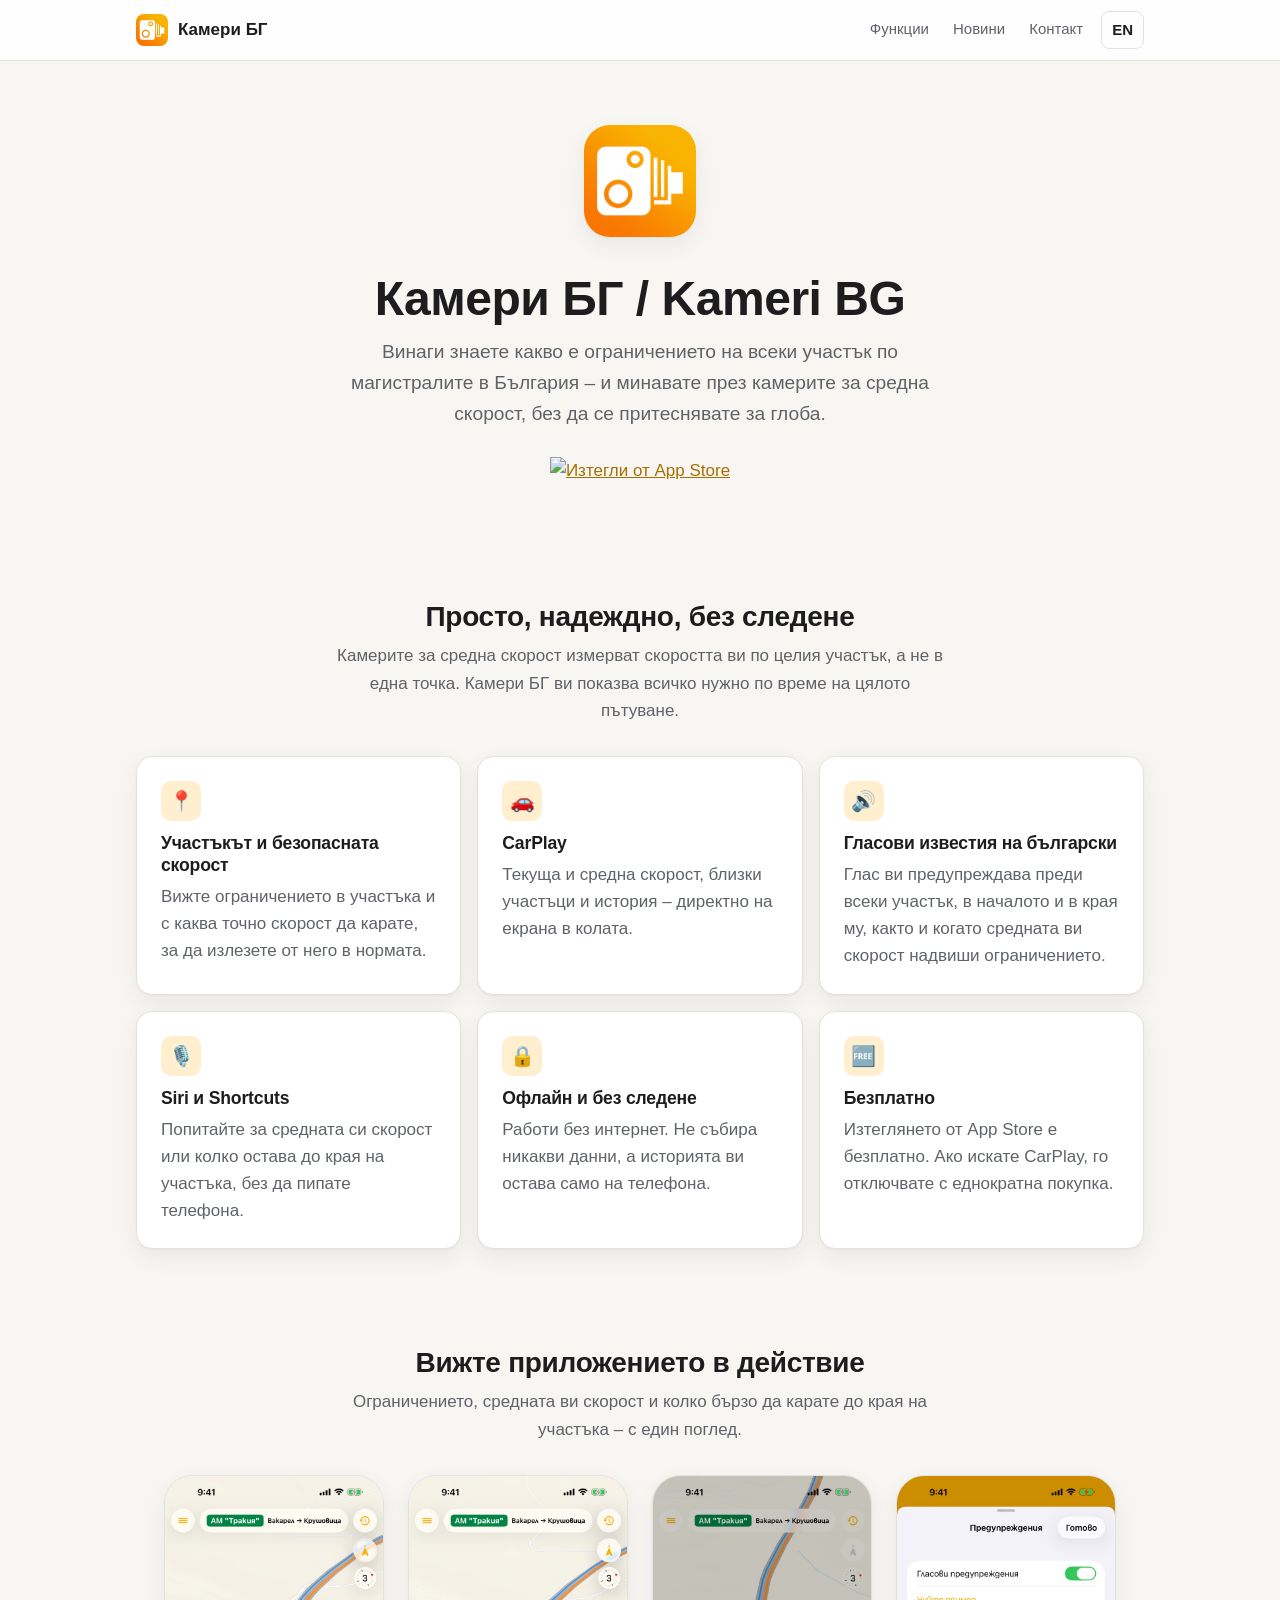
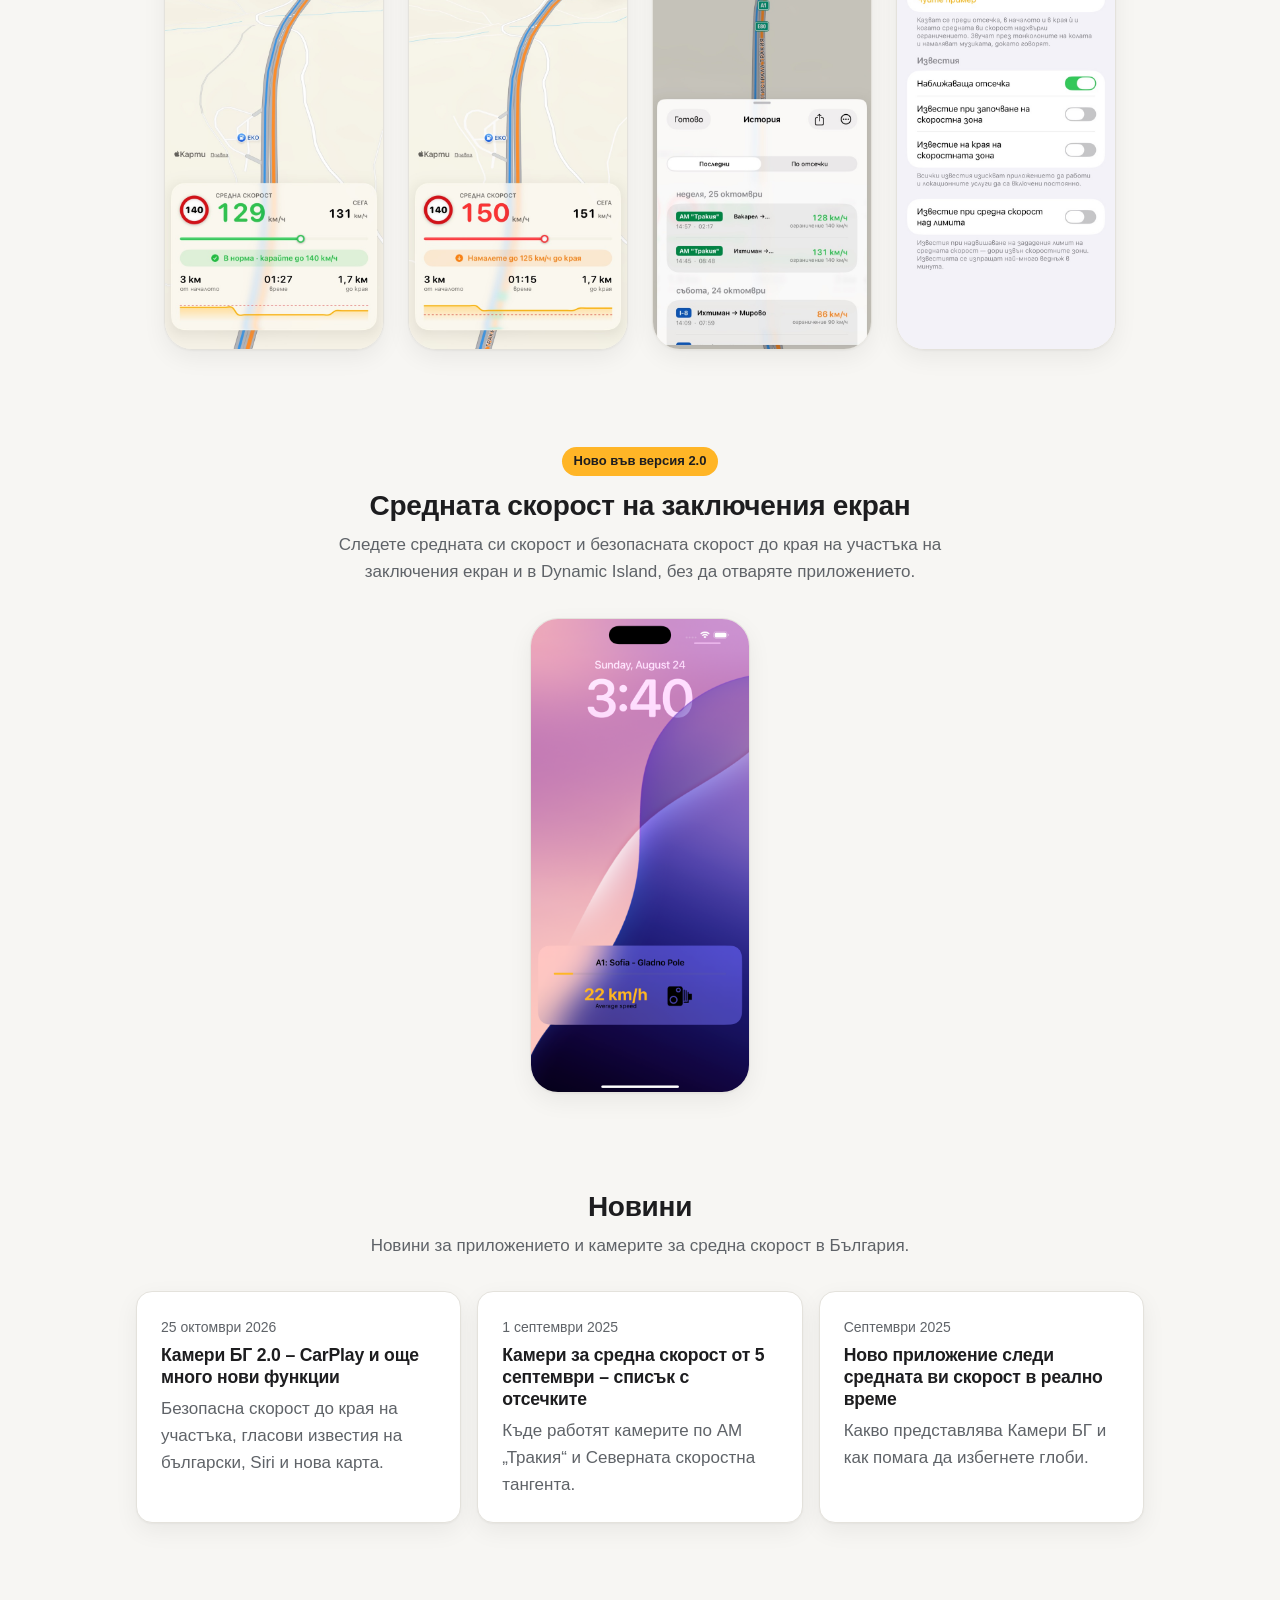
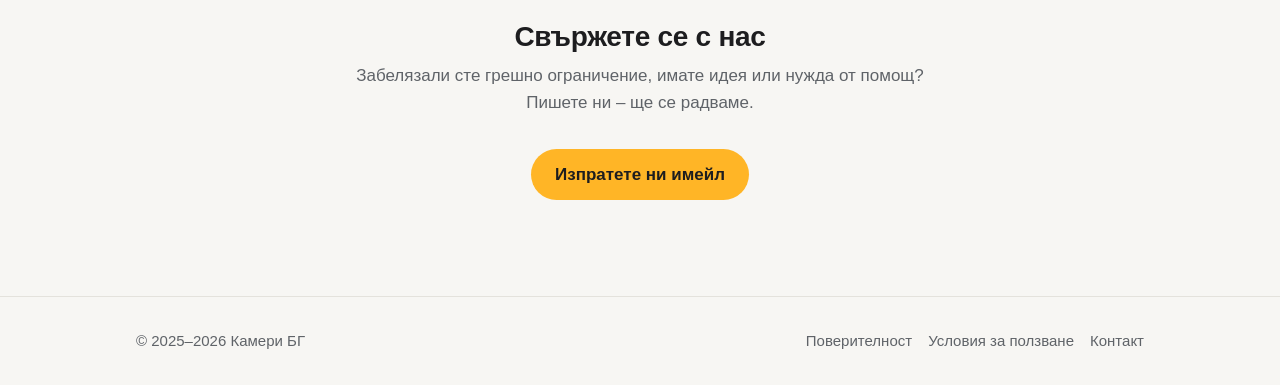
==== commit 134474ff: "Revise Bulgarian copy for more natural wording Co-Authored-By: Claude Opus 5.5 <noreply@anthropic.co" ====
--- a/bg/index.html
+++ b/bg/index.html
@@ -42,7 +42,7 @@
       <div class="container">
         <img class="hero-icon" src="../icon.png" alt="Иконка на приложението Камери БГ">
         <h1>Камери БГ <span lang="en">/ Kameri BG</span></h1>
-        <p class="tagline">Знайте ограничението на скоростта на всеки участък от магистралите в България и минавайте покрай камерите за средна скорост без притеснение за глоба.</p>
+        <p class="tagline">Винаги знаете какво е ограничението на всеки участък по магистралите в България – и минавате през камерите за средна скорост, без да се притеснявате за глоба.</p>
         <a class="store-badge" href="https://apps.apple.com/app/6751439569" target="_blank" rel="noopener noreferrer">
           <img src="https://developer.apple.com/assets/elements/badges/download-on-the-app-store.svg" alt="Изтегли от App Store">
         </a>
@@ -51,23 +51,23 @@
 
     <section id="features" class="section">
       <div class="container">
-        <h2 class="section-title">Просто, поверително, надеждно</h2>
-        <p class="section-lead">Камерите за средна скорост измерват скоростта ви по целия участък, а не в една точка. Камери БГ ви държи информирани през цялото време.</p>
+        <h2 class="section-title">Просто, надеждно, без следене</h2>
+        <p class="section-lead">Камерите за средна скорост измерват скоростта ви по целия участък, а не в една точка. Камери БГ ви показва всичко нужно по време на цялото пътуване.</p>
         <div class="features">
           <div class="card">
             <span class="icon" aria-hidden="true">📍</span>
             <h3>Участъкът и безопасната скорост</h3>
-            <p>Вижте ограничението за участъка и точната скорост, с която да го завършите в нормата.</p>
+            <p>Вижте ограничението в участъка и с каква точно скорост да карате, за да излезете от него в нормата.</p>
           </div>
           <div class="card">
             <span class="icon" aria-hidden="true">🚗</span>
             <h3>CarPlay</h3>
-            <p>Текуща и средна скорост, близки участъци и история – направо на екрана на колата.</p>
+            <p>Текуща и средна скорост, близки участъци и история – директно на екрана в колата.</p>
           </div>
           <div class="card">
             <span class="icon" aria-hidden="true">🔊</span>
             <h3>Гласови известия на български</h3>
-            <p>Глас ви предупреждава преди всеки участък, при началото и края му и ако средната ви скорост е над ограничението.</p>
+            <p>Глас ви предупреждава преди всеки участък, в началото и в края му, както и когато средната ви скорост надвиши ограничението.</p>
           </div>
           <div class="card">
             <span class="icon" aria-hidden="true">🎙️</span>
@@ -76,13 +76,13 @@
           </div>
           <div class="card">
             <span class="icon" aria-hidden="true">🔒</span>
-            <h3>Офлайн и поверително</h3>
-            <p>Не изисква интернет. Нищо не се събира или проследява, а историята ви остава на телефона.</p>
+            <h3>Офлайн и без следене</h3>
+            <p>Работи без интернет. Не събира никакви данни, а историята ви остава само на телефона.</p>
           </div>
           <div class="card">
             <span class="icon" aria-hidden="true">🆓</span>
-            <h3>Безплатно изтегляне</h3>
-            <p>Изтеглете го безплатно от App Store. Поддръжката на CarPlay е еднократна покупка по желание.</p>
+            <h3>Безплатно</h3>
+            <p>Изтеглянето от App Store е безплатно. Ако искате CarPlay, го отключвате с еднократна покупка.</p>
           </div>
         </div>
       </div>
@@ -90,8 +90,8 @@
 
     <section class="section">
       <div class="container">
-        <h2 class="section-title">Вижте го в действие</h2>
-        <p class="section-lead">Ограничението, средната ви скорост и скоростта, с която да завършите участъка – с един поглед.</p>
+        <h2 class="section-title">Вижте приложението в действие</h2>
+        <p class="section-lead">Ограничението, средната ви скорост и колко бързо да карате до края на участъка – с един поглед.</p>
         <div class="gallery">
           <img src="../screenshots/bg/drive.jpg" alt="Главен екран с участъка, средната скорост и съобщение „В норма“" width="660" height="1434" loading="lazy">
           <img src="../screenshots/bg/slow-down.jpg" alt="Камери БГ съветва да намалите до 125 км/ч до края на участъка" width="660" height="1434" loading="lazy">
@@ -104,8 +104,8 @@
     <section class="section">
       <div class="container center">
         <span class="badge">Ново във версия 2.0</span>
-        <h2 class="section-title">Информация на живо на заключения екран</h2>
-        <p class="section-lead">Следете средната си скорост и безопасната скорост до края на участъка от заключения екран или Dynamic Island, без да отваряте приложението.</p>
+        <h2 class="section-title">Средната скорост на заключения екран</h2>
+        <p class="section-lead">Следете средната си скорост и безопасната скорост до края на участъка на заключения екран и в Dynamic Island, без да отваряте приложението.</p>
         <div class="gallery">
           <img src="../screenshot3.png" alt="Известие за средната скорост на заключения екран" width="660" height="1434" loading="lazy">
         </div>
@@ -115,7 +115,7 @@
     <section id="news" class="section">
       <div class="container">
         <h2 class="section-title">Новини</h2>
-        <p class="section-lead">Новини за камерите за средна скорост в България.</p>
+        <p class="section-lead">Новини за приложението и камерите за средна скорост в България.</p>
         <div class="news-list">
           <a class="card" href="../news/carplay-i-novi-funkcii.html">
             <time datetime="2026-10-25">25 октомври 2026</time>
@@ -139,7 +139,7 @@
     <section id="contact" class="section">
       <div class="container center">
         <h2 class="section-title">Свържете се с нас</h2>
-        <p class="section-lead">Открили сте грешно ограничение, имате идея или нужда от помощ? Ще се радваме да ни пишете.</p>
+        <p class="section-lead">Забелязали сте грешно ограничение, имате идея или нужда от помощ? Пишете ни – ще се радваме.</p>
         <a class="button" href="mailto:prostyle.app.feed@gmail.com">Изпратете ни имейл</a>
       </div>
     </section>
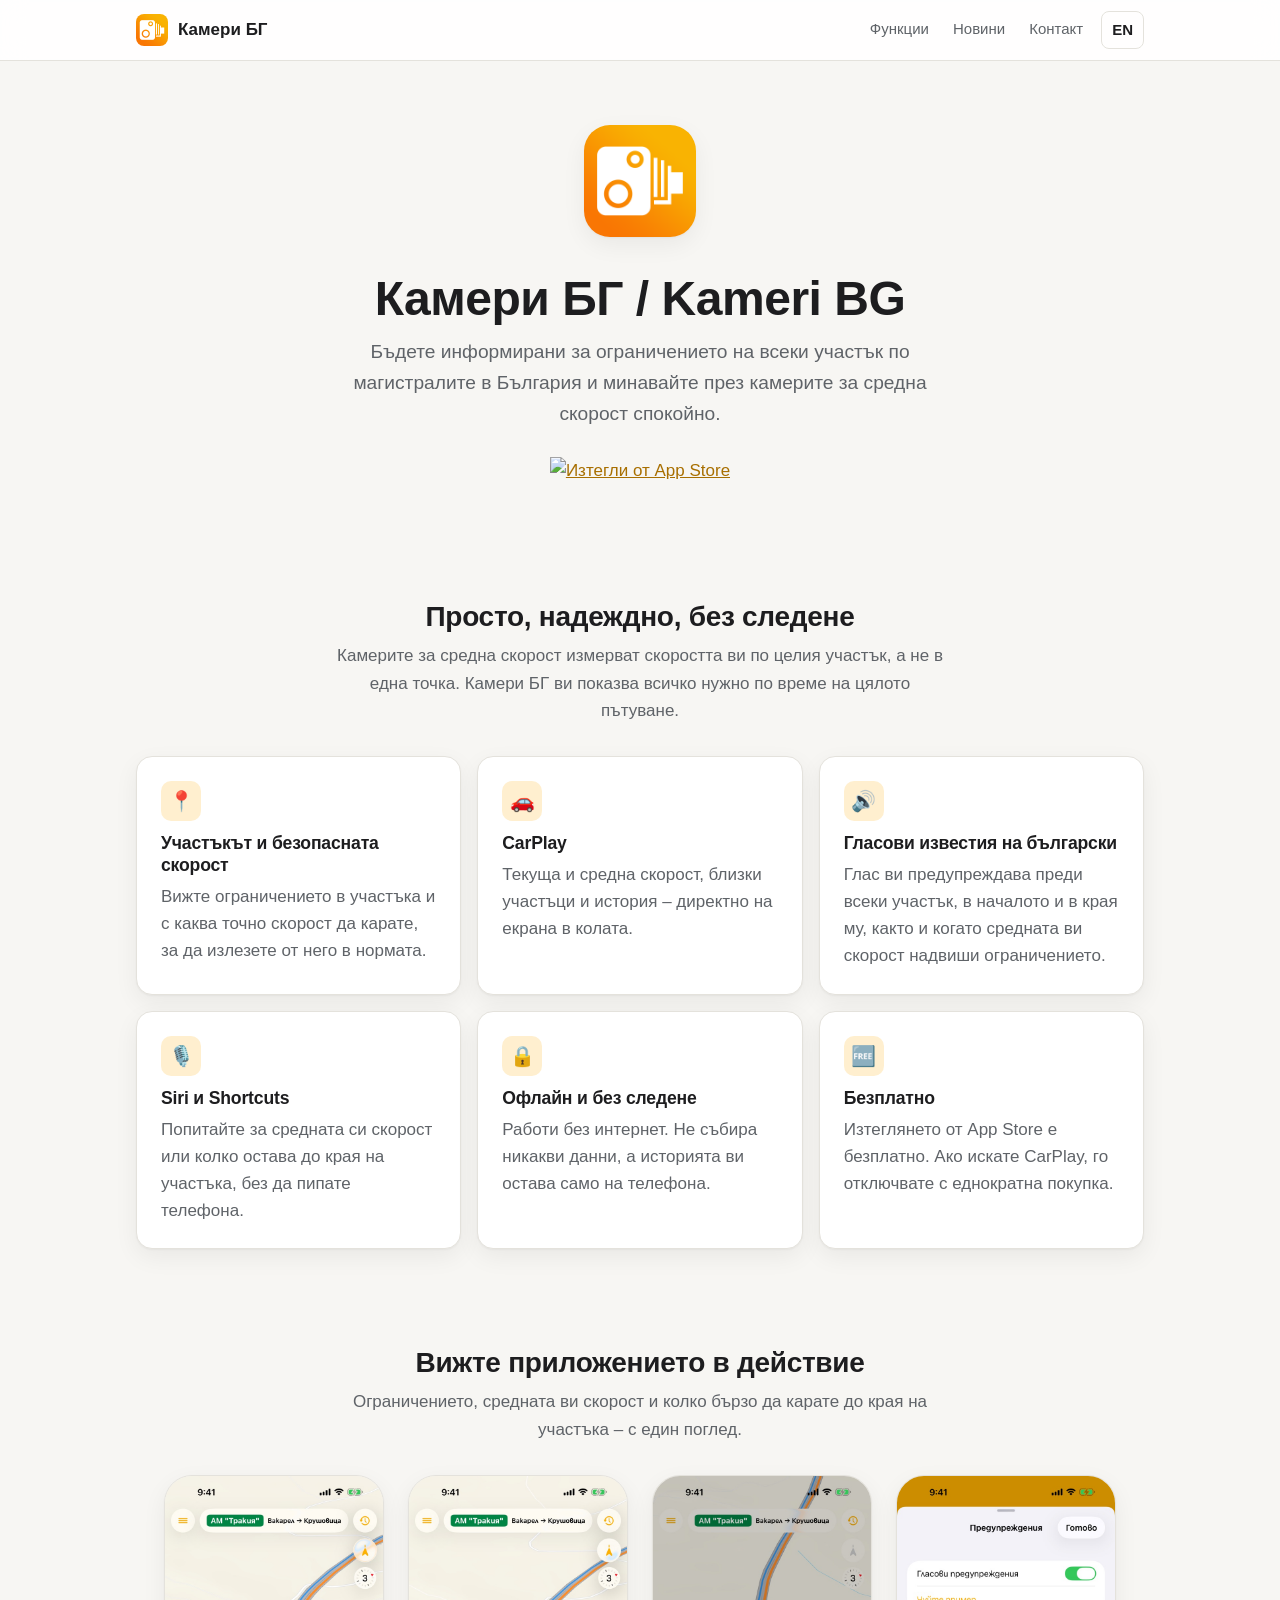
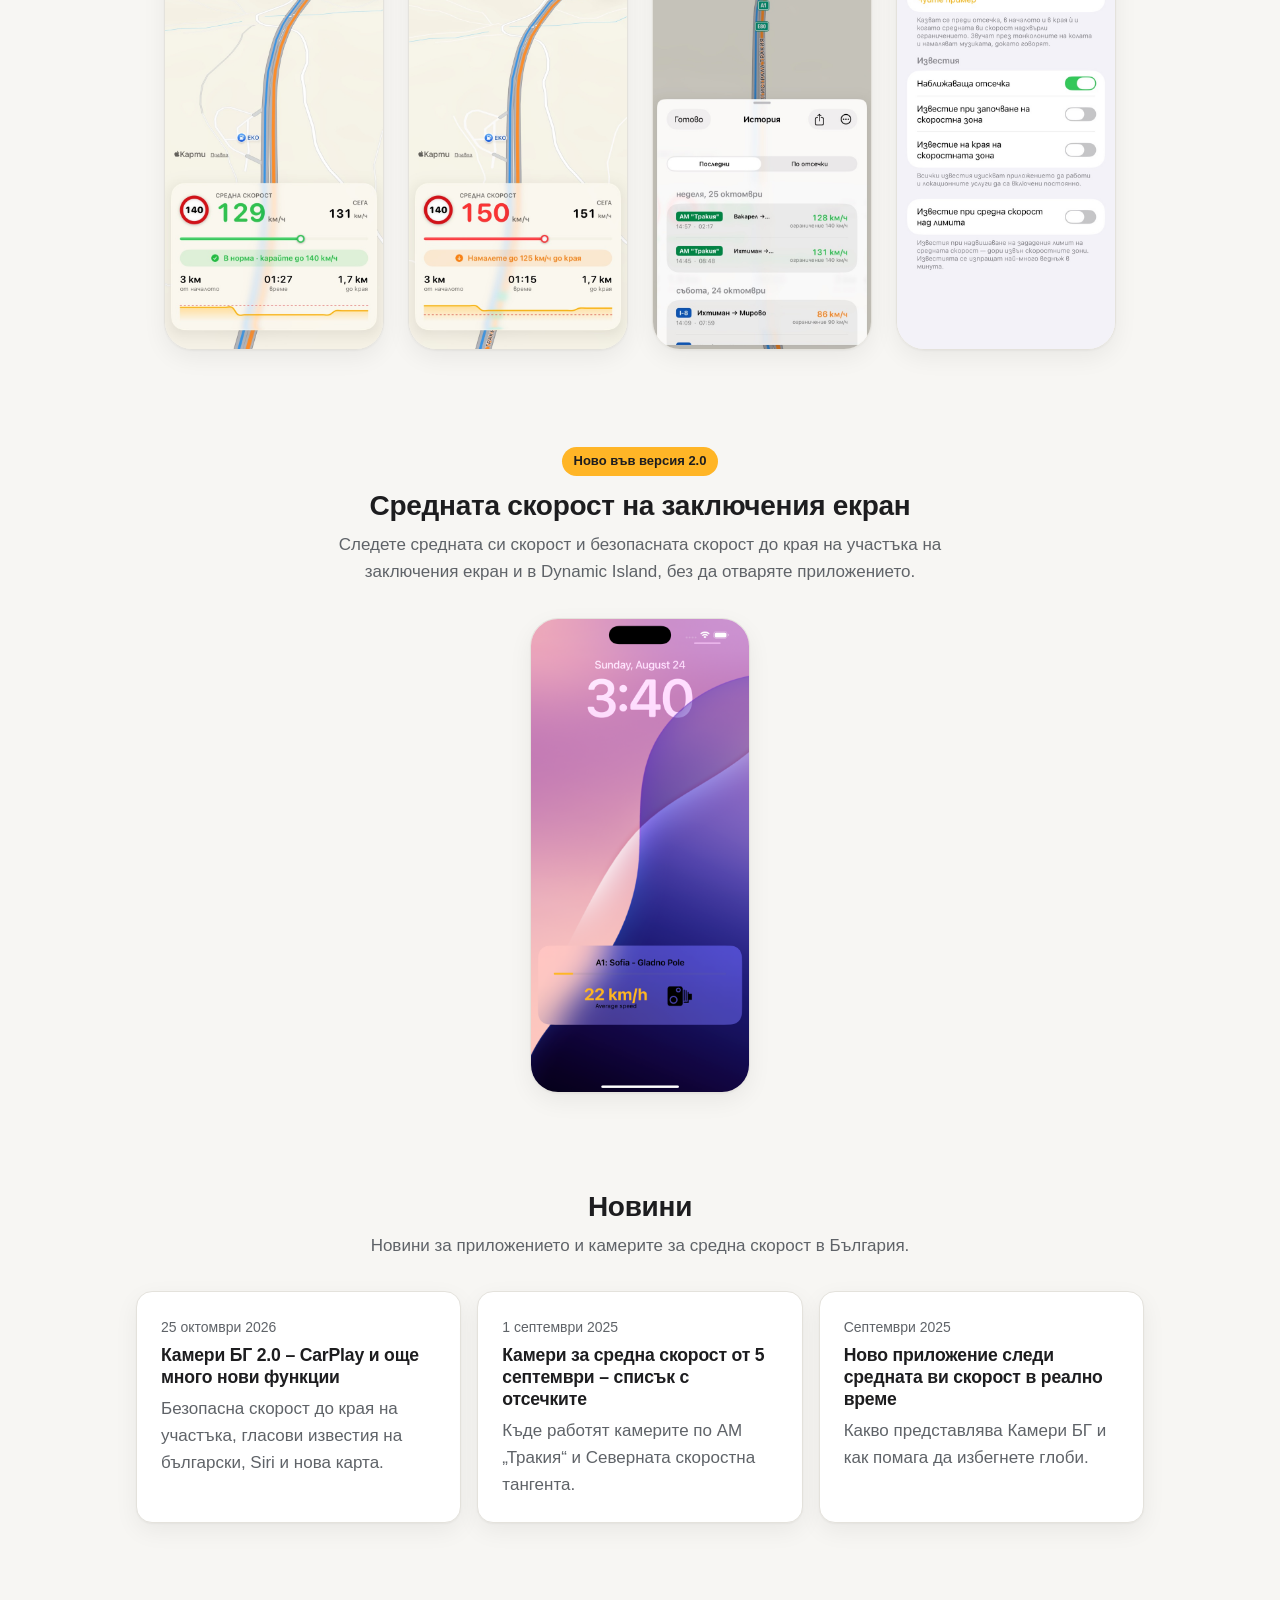
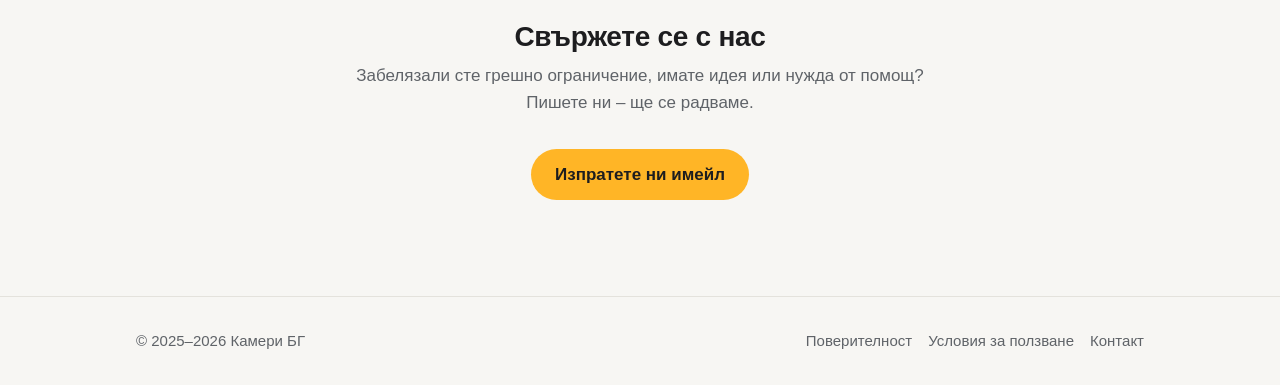
==== commit 72d447f4: "Reword Bulgarian homepage tagline Co-Authored-By: Claude Opus 5.5 <noreply@anthropic.com>" ====
--- a/bg/index.html
+++ b/bg/index.html
@@ -42,7 +42,7 @@
       <div class="container">
         <img class="hero-icon" src="../icon.png" alt="Иконка на приложението Камери БГ">
         <h1>Камери БГ <span lang="en">/ Kameri BG</span></h1>
-        <p class="tagline">Винаги знаете какво е ограничението на всеки участък по магистралите в България – и минавате през камерите за средна скорост, без да се притеснявате за глоба.</p>
+        <p class="tagline">Бъдете информирани за ограничението на всеки участък по магистралите в България и минавайте през камерите за средна скорост спокойно.</p>
         <a class="store-badge" href="https://apps.apple.com/app/6751439569" target="_blank" rel="noopener noreferrer">
           <img src="https://developer.apple.com/assets/elements/badges/download-on-the-app-store.svg" alt="Изтегли от App Store">
         </a>
